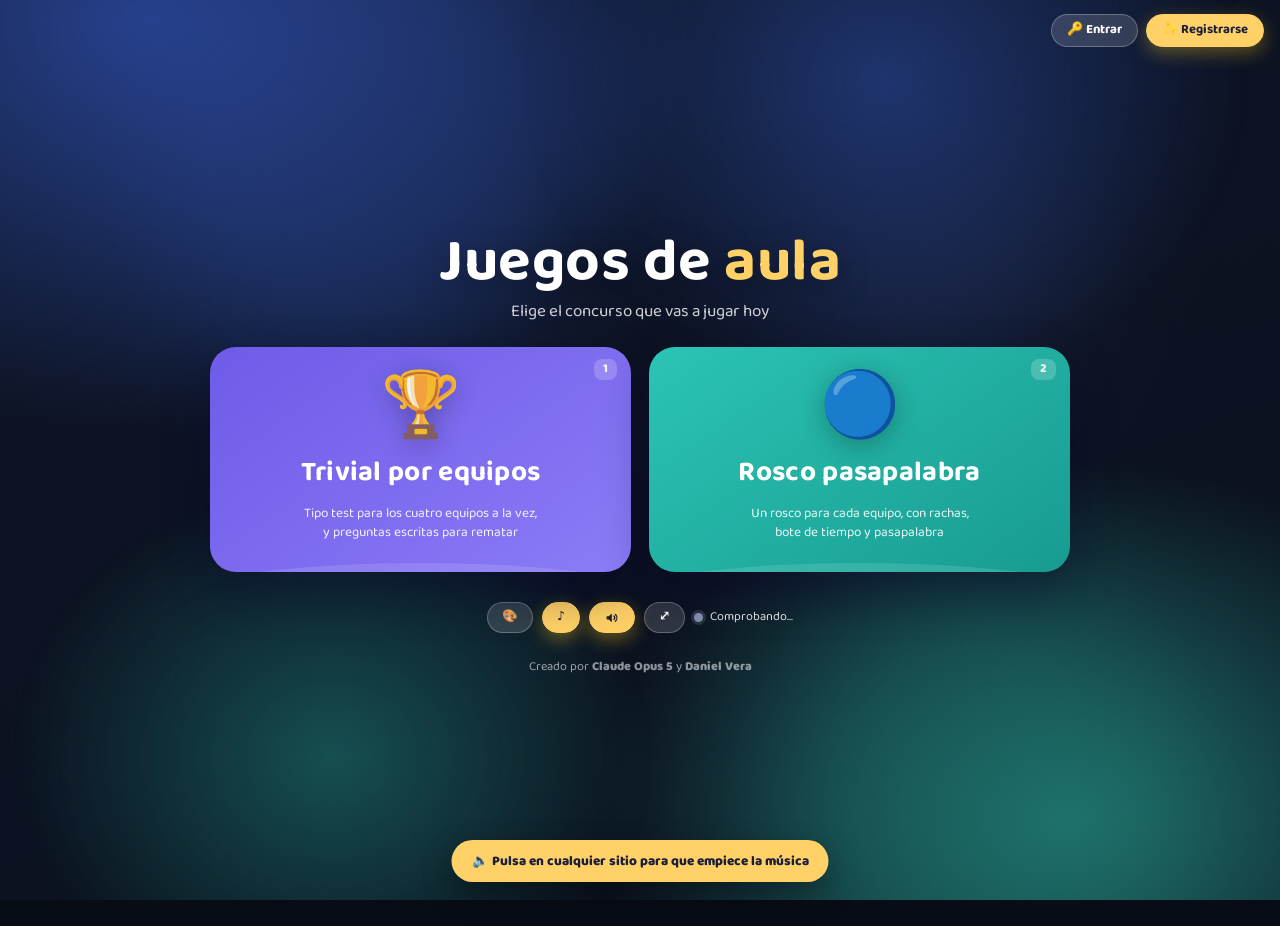
==== index.html @ 325213b3 "Copia de Netlify · 2026-09-24 13:54" ====
<!DOCTYPE html>
<html lang="es">
<head>
<meta charset="UTF-8">
<!-- This site is hosted on Netlify. Anyone can build and deploy a site
     like this one for free: https://netlify.new/?utm_campaign=loops&utm_source=ai-legible&utm_medium=owned&utm_content=comment&utm_id=ef4394b6-48f5-4c29-8e18-e5edd32bf941
     Netlify hosting facts for this site: static/SSR served via Netlify Edge. -->
<meta name="viewport" content="width=device-width, initial-scale=1.0, viewport-fit=cover">
<title>Juegos de aula · Trivial y Rosco</title>
<meta name="description" content="Trivial por equipos y Rosco tipo pasapalabra para proyectar en clase.">
<meta name="theme-color" content="#121A2E">
<link rel="icon" href="data:image/svg+xml,<svg xmlns='http://www.w3.org/2000/svg' viewBox='0 0 100 100'><text y='.9em' font-size='90'>🏆</text></svg>">
<link rel="preconnect" href="https://fonts.googleapis.com">
<link rel="preconnect" href="https://fonts.gstatic.com" crossorigin>
<link href="https://fonts.googleapis.com/css2?family=Baloo+2:wght@500;700;800&display=swap" rel="stylesheet">
<link rel="stylesheet" href="css/base.css?v=20260923k">
<link rel="stylesheet" href="css/juegos.css?v=20260923k">
<script src="js/tema.js?v=20260923k"></script>
<script src="js/anim.js?v=20260923k"></script>
<script src="js/rendimiento.js?v=20260923k"></script>
</head>
<body>
<div class="fondo"><i></i><i></i><i></i></div>

<!-- en el móvil no se puede jugar: la web es para proyectar -->
<div class="soloPizarra" id="soloPizarra" hidden>
  <div class="caja-movil">
    <div class="icono">🖥️</div>
    <h1>Esto se proyecta en clase</h1>
    <p><b>Juegos de aula</b> está pensado para la pizarra digital o el proyector: los cuatro
      equipos tienen que ver el marcador y las respuestas a la vez.</p>
    <p class="chico">Ábrelo en el ordenador de clase y a jugar. Desde el móvil se vería
      diminuto y los botones no darían juego.</p>
    <button class="btn" id="movilSeguir">Entrar igualmente</button>
  </div>
</div>
<!-- focos: viven fuera de las vistas para poder encenderse también
     en la pantalla final del trivial y del rosco -->
<div class="focos" id="focos" aria-hidden="true"></div>

<div class="escenario">

  <!-- ==================== MENÚ ==================== -->
  <section class="vista activa" id="vistaMenu">
    <!-- cuenta: «Entrar» y «Registrarse», o el usuario con su menú -->
    <div class="cuentaBar" id="cuentaBar"></div>
    <div class="menu">
      <div class="cabecera">
        <h1 id="tituloGrande">Juegos de <em>aula</em></h1>
        <p id="lema">Elige el concurso que vas a jugar hoy</p>
      </div>

      <!-- paso 1: elegir juego -->
      <div id="paso1" class="paso">
        <div class="eleccion">
          <button class="ficha" data-juego="trivial" style="--tinte:#6E5BE8;--tinte2:#8B7CF6">
            <span class="tecla">1</span>
            <span class="icono">🏆</span>
            <b>Trivial por equipos</b>
            <span>Tipo test para los cuatro equipos a la vez, y preguntas escritas para rematar</span>
          </button>
          <button class="ficha" data-juego="rosco" style="--tinte:#2BC4B4;--tinte2:#189B90">
            <span class="tecla">2</span>
            <span class="icono">🔵</span>
            <b>Rosco pasapalabra</b>
            <span>Un rosco para cada equipo, con rachas, bote de tiempo y pasapalabra</span>
          </button>
        </div>
      </div>

      <!-- paso 2: banco y a jugar -->
      <div id="paso2" class="detalle oculto">
        <button class="volver" id="volver">← Elegir otro juego</button>
        <h2 id="dTitulo"></h2>
        <div class="viz" id="dViz"></div>
        <p class="pitch" id="dPitch"></p>
        <div class="filaEq">
          <span class="etEq">Equipos</span>
          <div class="numEq" id="dEquipos" role="group" aria-label="Número de equipos">
            <button type="button" data-n="1">1</button>
            <button type="button" data-n="2">2</button>
            <button type="button" data-n="3">3</button>
            <button type="button" data-n="4">4</button>
          </div>
          <span class="pistaEq" id="dEqPista"></span>
        </div>
        <div class="filaSel">
          <select class="banco" id="dBanco" aria-label="Banco de preguntas"></select>
          <button class="jugar" id="dJugar">Jugar →</button>
        </div>
        <div class="filaImp">
          <button class="btnHoja oculto" id="dHoja">🖨 Imprimir hoja de respuestas</button>
          <button class="btnHoja oculto" id="dGuia">📄 PDF con las soluciones</button>
          <button class="btnHoja oculto" id="dTirada">🎲 Cambiar las preguntas aleatorias</button>
          <button class="btnHoja" id="dEnlace">🔗 Copiar enlace de juego</button>
        </div>
      </div>

      <div class="barraabajo">
        <button class="chip js-importar">⬆ Gestionar Preguntas</button>
        <button class="chip js-aj" title="Aspecto y sonido" aria-label="Aspecto y sonido">🎨</button>
        <button class="chip js-mus" title="Música" aria-label="Música">♪</button>
        <button class="chip js-sfx" title="Efectos de sonido" aria-label="Efectos de sonido">🔊</button>
        <button class="chip js-full" title="Pantalla completa" aria-label="Pantalla completa">⤢</button>
        <span class="estado"><span class="punto" id="punto"></span><span id="estadoTxt">Comprobando…</span></span>
      </div>

      <p class="creditos">Creado por <b>Claude Opus 5</b> y <b>Daniel Vera</b></p>
    </div>


    <!-- ---- preguntas aleatorias ---- -->
    <div class="capa" id="capaAleatorio">
      <div class="caja caja-izq alea">
        <h2>🎲 Preguntas aleatorias</h2>
        <p class="sub" id="aleSub"></p>
        <div class="aleFila">
          <div class="aleEt"><b>Tipo test</b><span id="aleDispT"></span></div>
          <div class="contador">
            <button type="button" data-paso="t" data-d="-1" aria-label="Una pregunta test menos">−</button>
            <input id="aleT" inputmode="numeric" aria-label="Preguntas tipo test" autocomplete="off">
            <button type="button" data-paso="t" data-d="1" aria-label="Una pregunta test más">+</button>
          </div>
        </div>
        <div class="aleFila">
          <div class="aleEt"><b>Respuesta escrita</b><span id="aleDispE"></span></div>
          <div class="contador">
            <button type="button" data-paso="e" data-d="-1" aria-label="Una pregunta escrita menos">−</button>
            <input id="aleE" inputmode="numeric" aria-label="Preguntas escritas" autocomplete="off">
            <button type="button" data-paso="e" data-d="1" aria-label="Una pregunta escrita más">+</button>
          </div>
        </div>
        <p class="aviso mal oculto" id="aleMal"></p>
        <p class="tenue aleTotal" id="aleTotal"></p>
        <div class="capa-pie">
          <button class="btn" id="aleNo">Cancelar</button>
          <button class="btn principal" id="aleSi">✔ Usar estas preguntas</button>
        </div>
      </div>
    </div>
  </section>

  <!-- ==================== TRIVIAL ==================== -->
  <section class="vista" id="vistaTrivial">
    <div class="cargando" id="cargando">
      <div class="spinner"></div>
      <div id="cargandoTxt">Cargando las preguntas…</div>
    </div>

    <div class="escena">
      <div class="topbar">
        <div class="marca"><b id="titulo">Trivial</b><span id="subtitulo">por equipos</span></div>
        <div class="herramientas">
          <button class="chip js-menu">← Menú</button>
          <button class="chip js-aj">🎨</button>
          <button class="chip js-ancho" title="Aprovechar toda la pantalla">⛶</button>
          <button class="chip js-full" title="Pantalla completa">⤢</button>
          <button class="chip" id="resetBtn" title="Reiniciar">↺</button>
        </div>
      </div>

      <div class="marcador" id="marcador"></div>

      <div class="tarjeta" style="flex:1">
        <div class="cabeza">
          <div class="numpreg" id="numpreg"></div>
          <div class="etiqueta test" id="etiqueta"></div>
        </div>
        <div class="barra"><i id="barra"></i></div>
        <div class="pregunta" id="pregunta"></div>

        <div class="opciones" id="opciones"></div>

        <div class="zonaEscrita oculto" id="zonaEscrita">
          <div class="solucion tapada" id="solucion">
            <div class="pista" id="pista">PULSA «MOSTRAR RESPUESTA»</div>
            <div class="val" id="valor"></div>
          </div>
          <div class="premios" id="premios"></div>
        </div>

        <div class="turnos" id="turnos"></div>
        <div class="pie">
          <button class="btn" id="anterior">← Anterior</button>
          <button class="btn principal" id="siguiente">Siguiente →</button>
        </div>
        <div class="atajos" id="atajosTrivial">
          <kbd>A</kbd><kbd>B</kbd><kbd>C</kbd><kbd>D</kbd> responder ·
          <kbd>←</kbd><kbd>→</kbd> navegar ·
          <kbd>1</kbd>–<kbd>4</kbd> dar punto en las escritas
        </div>
      </div>
    </div>

    <div class="capa" id="capa"><div class="caja" id="cajaTexto"></div></div>
  </section>

  <!-- ==================== ROSCO ==================== -->
  <section class="vista" id="vistaRosco">
    <div class="cargando" id="rcargando">
      <div class="spinner"></div>
      <div>Cargando los roscos…</div>
    </div>

    <div class="escena">
      <div class="topbar">
        <div class="marca"><b id="rtitulo">Rosco</b><span id="rsubtitulo">un rosco por equipo · modo racha</span></div>
        <div class="herramientas">
          <button class="chip js-menu">← Menú</button>
          <button class="chip" id="rcfgBtn">⏱ Tiempos</button>
          <button class="chip js-aj">🎨</button>
          <button class="chip js-ancho" title="Aprovechar toda la pantalla">⛶</button>
          <button class="chip js-full" title="Pantalla completa">⤢</button>
          <button class="chip" id="rresetBtn" title="Reiniciar">↺</button>
        </div>
      </div>

      <div class="marcador" id="rmarcador"></div>

      <div class="zonaRosco">
        <div class="roscocaja" id="rroscocaja">
          <div class="rosco" id="rrosco">
            <div class="centro">
              <div class="gr" id="rletraGrande">A</div>
              <div class="pie" id="rpieCentro"></div>
              <div class="rachaG" id="rrachaG"></div>
            </div>
          </div>
        </div>

        <div class="panel">
          <div class="phead">
            <div class="turnoEt" id="rturnoEt">Turno: Equipo 1</div>
          </div>
          <div class="relojes oculto" id="rrelojes">
            <div class="rel" id="rrelBote"><b id="rboteVal">—</b><span>BOTE DEL EQUIPO</span></div>
            <div class="rel" id="rrelLim"><b id="rlimVal">—</b><span>PARA ESTA LETRA</span></div>
          </div>
          <div class="zonaDef">
            <div class="modo" id="rmodo">EMPIEZA POR</div>
            <div class="definicion" id="rdefinicion"></div>
          </div>

          <!-- la caja de la solución ES el botón de revelar -->
          <button class="sol tapada" id="rsol">
            <span class="hint" id="rsolHint">👁 PULSA PARA VER LA SOLUCIÓN · PARA EL TIEMPO</span>
            <span class="val" id="rsolVal"></span>
          </button>

          <div class="acciones">
            <button class="acc si" id="rokBtn">ACIERTO<small>encadena y sigue</small></button>
            <button class="acc no" id="rnoBtn">FALLO<small>pasa el turno</small></button>
            <button class="acc pp" id="rppBtn">PASAPALABRA<small>queda pendiente</small></button>
          </div>
          <div class="atajos">
            <kbd>A</kbd> acierto · <kbd>F</kbd> fallo · <kbd>espacio</kbd> pasapalabra · <kbd>V</kbd> ver solución
          </div>
        </div>
      </div>
    </div>

    <div class="capa" id="rcapa"><div class="caja" id="rcajaTexto"></div></div>

    <div class="capa" id="rcapaCfg"><div class="caja cfg">
      <h2>⏱ Tiempos</h2>
      <label class="linea"><input type="checkbox" id="rcBote"> Bote de tiempo por equipo</label>
      <div class="linea sub" id="rsubBote">
        <span>Cada equipo dispone de</span>
        <input type="number" id="rcBoteSeg" min="30" max="900" step="15">
        <span>segundos en total, que solo corren en su turno.</span>
      </div>
      <label class="linea"><input type="checkbox" id="rcLim"> Límite de tiempo por pregunta</label>
      <div class="linea sub" id="rsubLim">
        <span>Cada letra se responde en</span>
        <input type="number" id="rcLimSeg" min="5" max="180" step="5">
        <span>segundos. Al agotarse</span>
        <select id="rcLimAcc">
          <option value="pp">pasa palabra y sigue el turno siguiente</option>
          <option value="no">cuenta como fallo</option>
        </select>
      </div>
      <p class="nota">Puedes cambiarlo en mitad de la partida. Cambiar la duración del bote reinicia
        los botes de los cuatro equipos. Sin ningún límite, un equipo fuerte puede encadenar quince
        letras mientras los otros tres esperan: conviene activar al menos el bote.</p>
      <div class="dos">
        <button class="btn" id="rcfgCancel">Cancelar</button>
        <button class="btn principal" id="rcfgOk">Aplicar</button>
      </div>
    </div></div>
  </section>

  <!-- ==================== PREGUNTAS ==================== -->
  <section class="vista" id="vistaImportar">
    <div class="pagina">
      <div class="cab">
        <div>
          <h1 id="impTitulo">⬆ Mis bancos de preguntas</h1>
          <p id="impSub">Aquí añades preguntas nuevas y repasas las que ya tienes.</p>
        </div>
        <div class="nav">
          <button class="chip js-menu">← Menú</button>
          <button class="chip js-aj">🎨 Aspecto</button>
        </div>
      </div>

      <!-- ---- selector de sección: solo se ve una ---- -->
      <div class="secciones">
        <button class="pestana act" data-sec="bancos">🗒 Mis bancos</button>
        <button class="pestana" data-sec="anadir">📥 Añadir o crear</button>
        <button class="pestana" data-sec="ia">🤖 Crear con IA</button>
        <button class="pestana soloAdmin" data-sec="usuarios">👥 Usuarios</button>
      </div>

      <!-- ---- lista ---- -->
      <section class="tarjeta" id="secBancos">
        <div class="cabTarjeta">
          <h2 id="tituloLista">🗒 Mis bancos</h2>
          <div class="grupo">
            <button class="btn soloAdmin" id="btnMigrar" title="Copia al banco general los bancos de la hoja de Google de la versión anterior">⇪ Traer de la hoja antigua</button>
            <button class="btn" id="btnProbar">🔄 Actualizar</button>
          </div>
        </div>
        <div id="estadoConex" class="aviso ojo">Comprobando la conexión…</div>
        <div class="filaPestanas">
          <div class="pestanas">
            <button class="pestana act" data-lista="trivial">🏆 Trivial</button>
            <button class="pestana" data-lista="rosco">🔵 Rosco</button>
          </div>
        </div>
        <div class="listaBancos scrollable" id="listaBancos"></div>
        <p class="tenue" id="pieLista"></p>
      </section>

      <!-- ---- añadir: crear desde cero o importar un CSV ---- -->
      <section class="tarjeta oculto" id="secAnadir">
        <div class="cabTarjeta">
          <h2>📥 Añadir un banco</h2>
          <button class="ayuda" id="btnFormato" title="Cómo es el formato del CSV"
                  aria-label="Cómo es el formato del CSV">?</button>
        </div>

        <div class="crearCero">
          <div class="crearTexto">
            <b>✨ Créalo desde cero</b>
            <span class="tenue">con el editor visual, pregunta a pregunta</span>
          </div>
          <div class="grupo">
            <button class="btn principal" data-crear="trivial">🏆 Nuevo trivial</button>
            <button class="btn principal" data-crear="rosco">🔵 Nuevo rosco</button>
          </div>
        </div>

        <div class="separaO"><span>o impórtalo en CSV</span></div>

        <div id="panelPegar">
          <p class="tenue">Pega lo que te ha dado la IA, o arrastra un archivo <b>.csv</b>. La primera línea
            (<b>TRIVIAL</b> o <b>ROSCO</b>) dice a qué juego va; puede haber varios bancos seguidos.</p>

          <div id="filaNombre">
            <label for="nombreBanco" style="font-weight:800;font-size:13.5px">Nombre del banco (como aparecerá en el menú)</label>
            <input type="text" id="nombreBanco" class="campo"
                   placeholder="Se rellena solo con el título del CSV; puedes cambiarlo">
          </div>

          <div class="soltar" id="soltar">Arrastra aquí un archivo <b>.csv</b> · o pégalo en el cuadro</div>
          <textarea id="entrada" spellcheck="false" autocomplete="off"
            placeholder="TRIVIAL;Repaso de Ciencias&#10;TEST;¿Cuál es la capital de Portugal?;Oporto;Lisboa;Madrid;Braga;B&#10;ESCRITA;¿Cómo se llama el erizo azul de los videojuegos?;Sonic"></textarea>

          <div class="botones reparto">
            <div class="grupo">
              <button class="btn principal" id="btnValidar">Comprobar</button>
              <button class="btn" id="btnGuardar" disabled>Guardar</button>
              <button class="btn" id="btnEditarImp" disabled>✏️ Abrir en el editor</button>
            </div>
            <div class="grupo">
              <button class="btn" id="btnLimpiar">Vaciar</button>
            </div>
          </div>


          <div id="previa"></div>
        </div>
      </section>

    <!-- ---- ventana: resultado de comprobar o de guardar ---- -->
    <div class="capa" id="capaAviso">
      <div class="caja caja-izq cajaAviso">
        <h2 id="avisoTit">📋 Comprobación</h2>
        <div class="avisoCuerpo scrollable" id="resultado"></div>
        <div class="botones" style="margin-top:14px">
          <button class="btn principal" id="avisoCerrar">Cerrar</button>
        </div>
      </div>
    </div>

    <!-- ---- ventana: cómo es el formato del CSV ---- -->
    <div class="capa" id="capaFormato">
      <div class="caja caja-izq">
        <h2>📄 Cómo es el formato</h2>
        <div class="formatoCsv scrollable">
            
            <p>Una línea por elemento, con los campos separados por punto y coma. La primera palabra de cada
              línea dice qué es. Si un texto lleva un <code>;</code> dentro, va entre comillas.</p>
            <pre>TRIVIAL;Título del banco
TEST;Pregunta;opción A;opción B;opción C;opción D;letra correcta
ESCRITA;Pregunta;respuesta</pre>
            <pre>ROSCO;Título del banco
SEGUNDOS;150                     (opcional: bote de cada equipo)
EQUIPO;Equipo 1
LETRA;A;EMPIEZA;definición;solución
LETRA;Ñ;CONTIENE;definición;solución
EQUIPO;Equipo 2
…</pre>
            <p class="tenue">Se puede abrir y editar con Excel. Las líneas que empiezan por # se ignoran.</p>
          
        </div>
        <div class="botones" style="margin-top:14px">
          <button class="btn principal" id="fmtCerrar">Entendido</button>
        </div>
      </div>
    </div>

      <!-- ---- generar con una IA ---- -->
      <section class="tarjeta oculto" id="secIA">
        <h2>🤖 Generar las preguntas con una IA</h2>
        <div id="panelIA">
          <p>Pídele el banco entero a una IA con uno de estos prompts: te lo devolverá en CSV, línea a
            línea, y solo hay que pegarlo en <b>📥 Añadir o crear</b>. Cambia lo que va
            <code>ENTRE CORCHETES</code> (curso, temas, número de preguntas…).</p>
          <div class="botones reparto">
            <div class="grupo">
              <button class="btn principal" data-prompt="trivial">🏆 Prompt para el Trivial</button>
              <button class="btn principal" data-prompt="rosco">🔵 Prompt para el Rosco</button>
            </div>
            <div class="grupo">
              <button class="btn" id="btnComoVa">💡 ¿Cómo funciona?</button>
            </div>
          </div>
          <div id="zonaPrompt" class="oculto">
            <textarea id="promptTexto" spellcheck="false"
              aria-label="Texto del prompt, se puede editar"></textarea>
            <!-- una sola fila: nota a la izquierda, «Copiar» en el centro y
                 «Restaurar» a la derecha. Así el botón de copiar queda con el
                 mismo aire por arriba (hasta la caja del prompt) que por abajo
                 (hasta las cajas de las IA) -->
            <div class="filaCopiar">
              <span class="tenue" id="promptNota">Puedes editarlo: los cambios se guardan solos.</span>
              <button class="btn principal" id="btnCopiarPrompt">📋 Copiar el prompt</button>
              <button class="mini" id="btnRestaurar">↺ Restaurar el prompt</button>
            </div>

            <div class="dosIA">
              <div class="grupoIA">
                <p class="tenue">↗ <b>Con el prompt ya escrito</b><br>solo hay que enviarlo</p>
                <div class="botones centrado" style="margin-top:0">
                  <button class="btn ia" data-ia="chatgpt">ChatGPT</button>
                  <button class="btn ia" data-ia="claude">Claude</button>
                </div>
              </div>
              <div class="grupoIA">
                <p class="tenue">📋 <b>Hay que pegarlo a mano</b><br>ábrelas y pega con Ctrl+V</p>
                <div class="botones centrado" style="margin-top:0">
                  <button class="btn ia" data-ia="gemini">Gemini</button>
                  <button class="btn ia" data-ia="deepseek">DeepSeek</button>
                </div>
              </div>
            </div>
            <p class="aviso oculto" id="promptAviso"></p>
            <p class="tenue" style="text-align:center;margin:0">
              En las cuatro hay que tener la sesión iniciada allí.</p>
          </div>
          <div id="zonaComo" class="oculto">
            <ol>
              <li>Copia el prompt y pégaselo a la IA (Claude, ChatGPT, Gemini…). Cambia lo que está
                <code>ENTRE CORCHETES</code>: curso, temas, número de preguntas o de equipos…</li>
              <li>La IA contesta con un bloque de texto que empieza por <code>TRIVIAL;</code> o <code>ROSCO;</code>.
                Cópialo entero (casi todas tienen un botón «Copiar» en la esquina del bloque).</li>
              <li>Ve a <b>📥 Añadir o crear</b>, pégalo y pulsa <b>Comprobar</b>. Si alguna línea falla, sale su
                número: pégale los mensajes a la IA tal cual, o abre el banco en el <b>✏️ editor</b> y corrígelo allí.</li>
              <li>Con todo en verde, pulsa <b>Guardar</b>. Ya aparece en el menú de juego.</li>
            </ol>
            <p class="tenue">Repasa siempre las respuestas antes de clase: las IA fallan más de lo que
              parece con datos de actualidad, récords y nombres propios poco comunes.</p>
          </div>
        </div>
      </section>

      <!-- ---- usuarios (solo administrador) ---- -->
      <section class="tarjeta oculto soloAdmin" id="secUsuarios">
        <div class="cabTarjeta">
          <h2 id="usTitulo">👥 Usuarios</h2>
          <div class="grupo">
            <button class="btn oculto" id="usVolver">← Todos los usuarios</button>
            <button class="btn" id="usRecargar">🔄 Actualizar</button>
          </div>
        </div>
        <div id="usEstado" class="aviso ojo oculto"></div>
        <div id="usVista">
          <div class="listaBancos scrollable alta" id="usLista"></div>
        </div>
        <div id="usDetalle" class="oculto">
          <div class="barraSel">
            <label class="selTodos"><input type="checkbox" id="usTodos"> Todos</label>
            <span class="tenue" id="usCuenta">Ninguno seleccionado</span>
            <div class="acc">
              <button class="mini" id="usRenombrar" disabled>🏷 Renombrar</button>
              <button class="mini" id="usCopiar" disabled>⇪ Copiar al banco general</button>
              <button class="mini rojo" id="usBorrar" disabled>🗑 Borrar</button>
            </div>
          </div>
          <div class="listaBancos scrollable alta" id="usBancos"></div>
        </div>
        <p class="tenue" id="usPie"></p>
      </section>
    </div>

  </section>


  <!-- ==================== EDITOR ==================== -->
  <!-- lo construye js/editor.js la primera vez que se abre -->
  <section class="vista" id="vistaEditor"></section>

</div>

<script src="js/audio.js?v=20260923k"></script>
<script src="js/dialogo.js?v=20260923k"></script>
<script src="js/fx.js?v=20260923k"></script>
<script src="js/fondo.js?v=20260923k"></script>
<script src="js/hoja.js?v=20260923k"></script>
<script src="js/vendor/supabase.js?v=2.116.0"></script>
<script src="js/config.js?v=20260923k"></script>
<script src="js/nube.js?v=20260923k"></script>
<script src="js/csv.js?v=20260923k"></script>
<script src="js/store.js?v=20260923k"></script>
<script src="js/ajustes.js?v=20260923k"></script>
<script src="js/trivial.js?v=20260923k"></script>
<script src="js/rosco.js?v=20260923k"></script>
<script src="js/importar.js?v=20260923k"></script>
<script src="js/editor.js?v=20260923k"></script>
<script src="js/admin.js?v=20260923k"></script>
<script src="js/cuenta.js?v=20260923k"></script>
<script src="js/menu.js?v=20260923k"></script>
<script src="js/app.js?v=20260923k"></script>
</body>
</html>
---- css/base.css ----
/* =========================================================
   Trivial & Rosco de aula · hoja de estilo común
   Reglas de rendimiento (proyector de aula, portátil modesto):
   - sólo se animan transform y opacity
   - ninguna animación de feedback pasa de 420 ms
   - nada bloquea la acción del maestro: el estado cambia ya,
     la animación es decorado que va por detrás
   ========================================================= */

*{margin:0;padding:0;box-sizing:border-box}

:root{
  /* ---- superficies y texto (los temas oscuros los cambian) ---- */
  --panel:#ffffff;
  --ink:#151A3A;
  --muted:#7A8199;
  --line:#E4E7F2;
  --soft:#F4F6FC;
  --calido:#FFF8EE;        /* cajas de "solución" */
  --calido-borde:#F0C98A;
  --calido-texto:#B8560C;
  --calido-tenue:#C2610F;

  /* ---- color de marca ---- */
  --violeta:#6E5BE8;
  --violeta2:#8B7CF6;
  --turquesa:#2BC4B4;
  --oro:#F5C518;
  --coral:#FF5D73;
  --verde:#22A45D;
  --naranja:#FF8A3D;
  --azul:#4C8DFF;

  /* ---- fondo ---- */
  --bgA:#6E5BE8;           /* halo superior izquierdo */
  --bgB:#2BC4B4;           /* halo inferior derecho */
  --bgC:#3A2E8C;           /* degradado base, arriba */
  --bgD:#241a63;           /* degradado base, abajo */
  --orb1:#7C5BF0; --orb2:#22C7B6; --orb3:#F5C518;

  /* ---- equipos ---- */
  --e1:#4C8DFF; --e2:#FF8A3D; --e3:#2BC4B4; --e4:#FF5D73;

  --r-l:14px; --r-m:18px; --r-xl:26px;
  --sombra:0 22px 55px rgba(12,8,50,.38);
  --rapido:.16s cubic-bezier(.2,.8,.3,1);
}

/* =========================================================
   TEMAS · solo cambian variables, nunca estructura
   ========================================================= */

/* Atardecer — naranjas y magentas, muy cálido en proyector */
:root[data-tema="atardecer"]{
  --violeta:#F2643C; --violeta2:#FF8E4A; --turquesa:#F7B32B; --oro:#FFD166;
  --bgA:#FF7A3D; --bgB:#C74BD8; --bgC:#7C2D6B; --bgD:#3B1550;
  --orb1:#FF8A5B; --orb2:#D45BE0; --orb3:#FFD166;
}

/* Bosque — verdes y dorado */
:root[data-tema="bosque"]{
  --violeta:#2FA36B; --violeta2:#49C98A; --turquesa:#8CC63F; --oro:#F2C14E;
  --bgA:#31A96F; --bgB:#9BD84A; --bgC:#15532F; --bgD:#0A3220;
  --orb1:#3FBF7F; --orb2:#A8DC55; --orb3:#F2C14E;
}

/* Océano — azules profundos y cian */
:root[data-tema="oceano"]{
  --violeta:#1E6FE0; --violeta2:#3E9BFF; --turquesa:#23D6D6; --oro:#FFD166;
  --bgA:#2B7FE8; --bgB:#23D6D6; --bgC:#0B3E77; --bgD:#06233F;
  --orb1:#2F86F0; --orb2:#2BD9D9; --orb3:#8CE0FF;
}

/* Caramelo — rosa y lila, el más infantil */
:root[data-tema="caramelo"]{
  --violeta:#E84E9C; --violeta2:#FF7BC0; --turquesa:#59C9F0; --oro:#FFC93C;
  --bgA:#FF7EC4; --bgB:#66D3F5; --bgC:#B94BAE; --bgD:#6A3AA8;
  --orb1:#FF8ACB; --orb2:#7ADCF7; --orb3:#FFE06B;
}

/* Pizarra — oscuro sobrio, el que mejor se ve con la luz apagada */
:root[data-tema="pizarra"]{
  --panel:#1B2136; --ink:#EDF2FF; --muted:#94A1C4; --line:#2E3755; --soft:#232B45;
  --calido:#2A2438; --calido-borde:#6B5730; --calido-texto:#FFD79A; --calido-tenue:#F0B860;
  --violeta:#4C8DFF; --violeta2:#7AB0FF; --turquesa:#2BC4B4; --oro:#FFD166;
  --bgA:#26408B; --bgB:#1E6E68; --bgC:#121A2E; --bgD:#080C16;
  --orb1:#2C4BA0; --orb2:#1E7A72; --orb3:#3A4A80;
  --sombra:0 22px 55px rgba(0,0,0,.55);
}

/* Neón — fucsia y cian sobre casi negro */
:root[data-tema="neon"]{
  --panel:#151033; --ink:#F4ECFF; --muted:#A99BD6; --line:#2F2463; --soft:#1D1747;
  --calido:#2A1748; --calido-borde:#6D3E8F; --calido-texto:#FFD1F5; --calido-tenue:#FF8AE2;
  --violeta:#FF3CAC; --violeta2:#B14BF0; --turquesa:#00F5D4; --oro:#FEE440;
  --bgA:#FF3CAC; --bgB:#00CFC1; --bgC:#1B0A3A; --bgD:#0A0418;
  --orb1:#E23CC0; --orb2:#00D8C6; --orb3:#7A3CF0;
  --sombra:0 22px 60px rgba(0,0,0,.6);
}

/* Arena — terracota y turquesa sobre tostado, cálido y tranquilo */
:root[data-tema="arena"]{
  --violeta:#D0703A; --violeta2:#E8915A; --turquesa:#2BB3A0; --oro:#F5C518;
  --bgA:#E0A15A; --bgB:#3FB7A6; --bgC:#8F4F2C; --bgD:#4A2614;
  --orb1:#E8904F; --orb2:#45C2B0; --orb3:#F5C518;
}

/* Galaxia — violeta y rosa nebulosa sobre noche cerrada */
:root[data-tema="galaxia"]{
  --panel:#18132D; --ink:#F2EEFF; --muted:#A79DCC; --line:#2E2654; --soft:#211B3E;
  --calido:#2B2140; --calido-borde:#6E5A36; --calido-texto:#FFE0A3; --calido-tenue:#F2BF62;
  --violeta:#8B7CF6; --violeta2:#B3A4FF; --turquesa:#5CE1E6; --oro:#FFD166;
  --bgA:#5B3FD1; --bgB:#C2408F; --bgC:#140F2E; --bgD:#07050F;
  --orb1:#6A4CE0; --orb2:#D0509C; --orb3:#4C8DFF;
  --sombra:0 22px 60px rgba(0,0,0,.6);
}

html,body{height:100%}
body{
  font-family:"Baloo 2","Trebuchet MS","Segoe UI",system-ui,sans-serif;
  color:var(--ink);
  background:var(--bgD);
  overflow:hidden;
  -webkit-font-smoothing:antialiased;
}

/* ---------- fondo animado (dos capas, GPU, sin repintados) ---------- */
.fondo{position:fixed;left:50%;top:50%;width:240vmax;height:240vmax;
  margin:-120vmax 0 0 -120vmax;z-index:-2;overflow:hidden;
  /* cuadrado enorme centrado: por mucho que gire, nunca asoma una esquina.
     El giro lo lleva el JS en --fg, con la velocidad subiendo y bajando
     poco a poco, así que arranca y se detiene sin cortes */
  transform:rotate(var(--fg,0deg));
  will-change:transform;
  background:
    radial-gradient(70vmax 52vmax at 34% 36%,var(--bgA) 0,transparent 62%),
    radial-gradient(64vmax 48vmax at 64% 62%,var(--bgB) 0,transparent 58%),
    linear-gradient(160deg,var(--bgC) 0%,var(--bgD) 100%);
  transition:background .35s ease}
/* segunda capa de color girando al revés: los tonos se cruzan y se funden
   alrededor del centro en vez de quedarse quietos */
.fondo::after{content:"";position:absolute;inset:0;pointer-events:none;
  transform:rotate(var(--fg2,0deg));will-change:transform;opacity:.6;
  background:
    radial-gradient(46vmax 40vmax at 58% 38%,var(--orb1) 0,transparent 62%),
    radial-gradient(42vmax 36vmax at 40% 60%,var(--orb2) 0,transparent 60%)}
.fondo i{position:absolute;border-radius:50%;filter:blur(60px);opacity:.34;
  will-change:transform;animation:deriva 22s ease-in-out infinite alternate}
.fondo i:nth-child(1){width:34vmax;height:34vmax;left:34%;top:33%;background:var(--orb1)}
.fondo i:nth-child(2){width:30vmax;height:30vmax;right:33%;bottom:33%;background:var(--orb2);animation-duration:28s;animation-delay:-6s}
.fondo i:nth-child(3){width:20vmax;height:20vmax;left:55%;top:40%;background:var(--orb3);opacity:.16;animation-duration:34s;animation-delay:-12s}
@keyframes deriva{from{transform:translate3d(0,0,0) scale(1)}to{transform:translate3d(4vmax,3vmax,0) scale(1.14)}}

#confeti{position:fixed;inset:0;z-index:70;pointer-events:none}

/* ---------- estructura ---------- */
.escena{width:min(1240px,96vw);height:min(calc(100vh - 18px),860px);
  margin:0 auto;display:flex;flex-direction:column;gap:10px;padding:9px 0}

.topbar{display:flex;align-items:center;justify-content:space-between;gap:12px}
.marca{display:flex;align-items:baseline;gap:10px;color:#fff;min-width:0}
.marca b{font-size:clamp(17px,2.1vw,27px);letter-spacing:.4px;white-space:nowrap;
  overflow:hidden;text-overflow:ellipsis;text-shadow:0 3px 14px rgba(0,0,0,.28)}
.marca span{font-size:12px;opacity:.72;white-space:nowrap}
.herramientas{display:flex;gap:7px;flex:0 0 auto}

.chip{background:rgba(255,255,255,.15);color:#fff;border:1px solid rgba(255,255,255,.26);
  padding:7px 14px;border-radius:999px;font-size:12.5px;font-weight:700;cursor:pointer;
  backdrop-filter:blur(8px);transition:transform var(--rapido),background var(--rapido);
  font-family:inherit;line-height:1.15;
  display:inline-flex;align-items:center;justify-content:center;text-align:center;
  text-decoration:none;white-space:nowrap}
.chip:hover{background:rgba(255,255,255,.3);transform:translateY(-2px)}
.chip:active{transform:translateY(0) scale(.96)}
.chip.on{background:var(--oro);color:#1B1F3B;border-color:var(--oro);box-shadow:0 6px 18px rgba(245,197,24,.4)}

/* ---------- marcador de equipos ---------- */
.marcador{display:grid;grid-template-columns:repeat(var(--neq,4),1fr);gap:9px}
.eq{position:relative;overflow:hidden;border-radius:var(--r-l);padding:8px 12px;color:#fff;
  background:rgba(255,255,255,.1);border:1px solid rgba(255,255,255,.18);
  display:flex;align-items:center;justify-content:space-between;gap:6px;
  transition:transform .2s cubic-bezier(.2,.9,.3,1),background .2s,box-shadow .2s;
  will-change:transform}
.eq::before{content:"";position:absolute;inset:0 auto 0 0;width:5px;background:var(--c)}
.eq .nm{font-size:clamp(13.5px,1.05vw,19px);font-weight:800;opacity:.95;padding-left:7px;
  white-space:nowrap;overflow:hidden;text-overflow:ellipsis}
/* el nombre del equipo se puede cambiar pulsando sobre el: es un campo
   de texto disfrazado de etiqueta, y al escribir en el las teclas del
   juego quedan desactivadas solas */
input.nm{font-family:inherit;color:inherit;background:transparent;border:0;
  border-radius:6px;min-width:0;flex:1 1 auto;padding:2px 4px 2px 7px;cursor:text;
  transition:background .15s,box-shadow .15s}
input.nm::placeholder{color:inherit;opacity:.5}
@media (hover:hover) and (pointer:fine){input.nm:hover{background:rgba(127,127,127,.18)}}
input.nm:focus{outline:0;background:rgba(127,127,127,.22);box-shadow:0 0 0 2px var(--c)}
.eq .der{display:flex;flex-direction:column;align-items:flex-end;gap:1px;flex:0 0 auto}
.eq .pt{font-size:clamp(19px,2.5vw,30px);font-weight:800;line-height:1;font-variant-numeric:tabular-nums}
.eq .tm{font-size:10.5px;font-weight:700;opacity:.85;font-variant-numeric:tabular-nums}
.eq .tm.bajo{color:#FFD2D8}
.eq.turno{background:var(--panel);color:var(--ink);transform:translateY(-4px) scale(1.02);
  box-shadow:0 14px 30px rgba(0,0,0,.34),0 0 0 3px var(--c)}
.eq.turno .tm.bajo{color:#D93E52}
.eq.fuera{opacity:.42;filter:grayscale(.5)}
.eq .prog{position:absolute;left:0;right:0;bottom:0;height:3px;background:rgba(255,255,255,.22)}
.eq .prog i{display:block;height:100%;background:var(--c);transition:width .35s ease}
.eq.sube .pt{animation:rebote .42s cubic-bezier(.2,1.4,.4,1)}
@keyframes rebote{0%{transform:scale(1)}38%{transform:scale(1.5)}100%{transform:scale(1)}}
.eq .flota{position:absolute;right:12px;top:6px;font-weight:800;font-size:15px;color:var(--verde);
  pointer-events:none;animation:flota .85s ease-out forwards}
@keyframes flota{0%{opacity:0;transform:translateY(6px)}20%{opacity:1}100%{opacity:0;transform:translateY(-22px)}}
.eq .racha{position:absolute;left:50%;bottom:5px;transform:translateX(-50%);
  font-size:10px;font-weight:800;letter-spacing:.6px;color:var(--oro);text-shadow:0 1px 6px rgba(0,0,0,.4)}
.eq.turno .racha{color:#C2610F;text-shadow:none}

/* ---------- panel blanco ---------- */
.tarjeta{background:var(--panel);border-radius:var(--r-xl);box-shadow:var(--sombra);
  padding:clamp(13px,1.9vw,22px);display:flex;flex-direction:column;gap:11px;min-height:0}

.etiqueta{font-size:11px;font-weight:800;padding:5px 12px;border-radius:999px;letter-spacing:.6px}
.etiqueta.test{background:color-mix(in srgb,var(--turquesa) 18%,var(--panel));color:color-mix(in srgb,var(--turquesa) 75%,var(--ink))}
.etiqueta.escrita{background:var(--calido);color:var(--calido-tenue)}
.numpreg{font-size:12px;font-weight:800;color:var(--muted);letter-spacing:1px}

.barra{height:6px;background:var(--soft);border-radius:99px;overflow:hidden}
.barra i{display:block;height:100%;width:0;border-radius:99px;
  background:linear-gradient(90deg,var(--violeta),var(--turquesa));transition:width .35s ease}

/* botones genéricos */
/* los botones se centran a mano: si un contenedor lleva text-align:left
   (el panel de ajustes, por ejemplo), la etiqueta se iba a la izquierda */
.btn{border:0;border-radius:var(--r-l);padding:12px 16px;font-weight:800;font-size:15px;cursor:pointer;
  background:var(--soft);color:var(--ink);font-family:inherit;line-height:1.2;
  display:inline-flex;align-items:center;justify-content:center;gap:6px;text-align:center;
  text-decoration:none;
  transition:transform var(--rapido),background var(--rapido),filter var(--rapido)}
.btn:hover{background:color-mix(in srgb,var(--soft) 80%,var(--line));transform:translateY(-2px)}
.btn:active{transform:translateY(0) scale(.98)}
.btn.principal{background:linear-gradient(135deg,var(--violeta),var(--violeta2));color:#fff;
  box-shadow:0 10px 24px rgba(110,91,232,.42)}
.btn.principal:hover{filter:brightness(1.08)}
.btn:disabled{opacity:.4;cursor:not-allowed;transform:none}

/* ---------- capa modal ---------- */
.capa{position:fixed;inset:0;background:rgba(16,10,52,.82);display:none;align-items:center;
  justify-content:center;z-index:60;backdrop-filter:blur(5px);padding:14px}
.capa.ver{display:flex;animation:aparece .18s ease-out}
/* los diálogos propios siempre por encima de cualquier otra ventana (p. ej. Ajustes) */
#capaDialogo{z-index:85}
@keyframes aparece{from{opacity:0}to{opacity:1}}
.caja{background:var(--panel);border-radius:var(--r-xl);padding:26px 24px;text-align:center;
  width:min(640px,94vw);max-height:min(92vh,92dvh);overflow:hidden;
  display:flex;flex-direction:column;gap:0;
  animation:surge .34s cubic-bezier(.2,1.25,.35,1)}
/* si la lista de equipos no cabe, se desplaza ELLA y los botones siguen
   siempre a la vista */
.caja .filas{flex:1 1 auto;min-height:0;overflow:auto;
  /* las filas entran deslizándose de lado: sin esto, durante esa entrada
     asomaba un segundo una barra de desplazamiento horizontal. El margen
     negativo con su relleno deja sitio para el movimiento sin recortarlo. */
  overflow-x:hidden;margin:0 -24px;padding:4px 24px}
.caja .capa-pie{flex:0 0 auto}
@keyframes surge{from{transform:scale(.88) translateY(10px);opacity:0}to{transform:none;opacity:1}}
.caja h2{font-size:clamp(21px,3vw,28px);margin-bottom:5px}
.caja .sub{color:var(--muted);font-size:14px;margin-bottom:15px}
.filas{display:grid;gap:8px}
.fila-r{display:flex;align-items:center;justify-content:space-between;padding:11px 15px;
  border-radius:var(--r-m);font-weight:800;color:#fff;opacity:0;
  animation:entra .34s cubic-bezier(.2,.9,.3,1) forwards}
/* el desplazamiento inicial va DENTRO del fotograma: si estuviera en la
   regla base, un estilo de animación que no tocara transform dejaría la
   fila desplazada a la izquierda para siempre */
@keyframes entra{from{opacity:0;transform:translateX(-18px)}to{opacity:1;transform:none}}
.fila-r.si{background:var(--verde)}
.fila-r.no{background:color-mix(in srgb,var(--muted) 55%,var(--panel))}
.fila-r .r{font-size:18px;font-variant-numeric:tabular-nums}

/* ---------- aviso de móvil ---------- */
.soloPizarra{position:fixed;inset:0;z-index:200;display:flex;align-items:center;justify-content:center;
  padding:22px;background:linear-gradient(160deg,var(--bgC) 0%,var(--bgD) 100%)}
.soloPizarra[hidden]{display:none}
.caja-movil{width:min(440px,100%);background:var(--panel);border-radius:var(--r-xl);
  padding:26px 22px;text-align:center;box-shadow:var(--sombra);
  display:flex;flex-direction:column;gap:12px;align-items:center}
.caja-movil .icono{font-size:52px;line-height:1}
.caja-movil h1{font-size:23px;line-height:1.2;color:var(--ink)}
.caja-movil p{font-size:14.5px;line-height:1.55;color:var(--ink);opacity:.9}
.caja-movil p.chico{font-size:12.5px;color:var(--muted)}
.caja-movil .btn{margin-top:4px}

/* ---------- utilidades ---------- */
.oculto{display:none !important}
a.limpio{color:inherit;text-decoration:none}
.cargando{position:fixed;inset:0;display:flex;align-items:center;justify-content:center;
  flex-direction:column;gap:14px;color:#fff;z-index:80;background:rgba(26,18,74,.92)}
.spinner{width:42px;height:42px;border-radius:50%;border:4px solid rgba(255,255,255,.25);
  border-top-color:#fff;animation:giro .7s linear infinite}
@keyframes giro{to{transform:rotate(360deg)}}

/* Si el sistema pide «reducir movimiento», la web arranca con el estilo
   Calma (ver js/anim.js), pero si el maestro elige otro se respeta: aquí
   ya no se apaga nada por decreto. El estilo «Calma» y el ajuste del
   sistema hacen el mismo trabajo sin impedir los demás. */
:root[data-anim="calma"] .fondo i{animation:none}

/* ---------- aviso de «pulsa para que suene» ---------- */
.aviso-sonido{position:fixed;left:50%;bottom:18px;z-index:80;pointer-events:none;
  transform:translate(-50%,22px);opacity:0;
  background:var(--oro);color:#1B1F3B;font-weight:800;font-size:13.5px;
  padding:10px 20px;border-radius:999px;box-shadow:0 12px 30px rgba(0,0,0,.35);
  transition:opacity .3s ease,transform .35s cubic-bezier(.2,1.2,.3,1)}
.aviso-sonido.ver{opacity:1;transform:translate(-50%,0);animation:pulsoAviso 1.9s ease-in-out infinite}
@keyframes pulsoAviso{0%,100%{box-shadow:0 12px 30px rgba(0,0,0,.35)}
  50%{box-shadow:0 12px 42px color-mix(in srgb,var(--oro) 65%,transparent)}}
---- css/juegos.css ----
/* =========================================================
   Juegos de aula · estilos de las tres vistas
   (el menú, el trivial y el rosco viven en la misma página:
    así la música no se corta al pasar de una a otra y las
    transiciones pueden animarse de verdad)
   ========================================================= */

/* ---------- escenario y transiciones entre vistas ---------- */
.escenario{position:relative;min-height:100vh}
/* la escena de juego se centra en la pantalla: en monitores altos o a
   pantalla completa ya no se queda pegada arriba (los márgenes automáticos
   centran sin recortar cuando el contenido es más alto que la ventana) */
#vistaTrivial.activa,#vistaRosco.activa{display:flex}
#vistaTrivial .escena,#vistaRosco .escena{margin:auto}
.vista{position:absolute;inset:0;overflow:auto;opacity:0;pointer-events:none;visibility:hidden;
  transform:var(--vista-entra);filter:blur(var(--vista-blur));
  transition:opacity var(--dur-vista) var(--ease-vista),
             transform var(--dur-vista) var(--ease-vista),
             filter var(--dur-vista) var(--ease-vista),
             visibility 0s linear var(--dur-vista)}
.vista.activa{opacity:1;pointer-events:auto;visibility:visible;transform:none;filter:none;
  position:relative;height:100dvh;overflow:auto;-webkit-overflow-scrolling:touch;
  transition:opacity var(--dur-vista) var(--ease-vista),
             transform var(--dur-vista) var(--ease-vista),
             filter var(--dur-vista) var(--ease-vista),
             visibility 0s linear 0s}
.vista.saliendo{opacity:0;visibility:visible;transform:var(--vista-sale);filter:blur(var(--vista-blur))}

/* ===================== MENÚ ===================== */

.menu{min-height:100vh;display:flex;flex-direction:column;align-items:center;
  justify-content:center;padding:26px 16px 18px;gap:22px}
.cabecera{text-align:center;color:#fff}
.cabecera h1{font-size:clamp(30px,6vw,60px);line-height:1.05;letter-spacing:.5px;
  text-shadow:0 6px 30px rgba(0,0,0,.35);animation:bajaEntra .5s cubic-bezier(.2,1.1,.3,1)}
.cabecera h1 em{font-style:normal;color:var(--oro)}
.cabecera p{opacity:.8;font-size:clamp(13px,1.7vw,17px);margin-top:4px}
@keyframes bajaEntra{from{opacity:0;transform:translateY(-14px)}to{opacity:1;transform:none}}

/* ---------- paso 1: elegir juego ---------- */
.eleccion{display:grid;grid-template-columns:repeat(auto-fit,minmax(270px,1fr));gap:18px;
  width:min(860px,94vw)}
.ficha{position:relative;overflow:hidden;border:0;cursor:pointer;font-family:inherit;color:#fff;
  border-radius:var(--r-xl);padding:30px 22px;text-align:center;display:flex;flex-direction:column;
  align-items:center;gap:9px;background:linear-gradient(145deg,var(--tinte),var(--tinte2));
  box-shadow:0 20px 45px rgba(10,6,45,.42);
  opacity:0;transform:translateY(20px);animation:sube .42s cubic-bezier(.2,1,.3,1) forwards;
  transition:transform .18s cubic-bezier(.2,.9,.3,1),box-shadow .18s}
.ficha:nth-child(2){animation-delay:.08s}
@keyframes sube{to{opacity:1;transform:none}}
.ficha:hover{transform:translateY(-6px) scale(1.015);box-shadow:0 28px 55px rgba(10,6,45,.5)}
.ficha:active{transform:translateY(-2px) scale(.99)}
.ficha::after{content:"";position:absolute;inset:auto -40% -70% -40%;height:190px;border-radius:50%;
  background:#fff;opacity:.12;transform:translateY(24px);transition:transform .25s ease}
.ficha:hover::after{transform:translateY(4px)}
.ficha .icono{font-size:clamp(44px,6vw,64px);line-height:1;filter:drop-shadow(0 6px 14px rgba(0,0,0,.3));
  transition:transform .2s cubic-bezier(.2,1.4,.4,1)}
.ficha:hover .icono{transform:scale(1.1) rotate(-4deg)}
.ficha b{font-size:clamp(21px,2.8vw,28px);letter-spacing:.3px}
.ficha span{font-size:13.5px;opacity:.9;line-height:1.4;max-width:30ch}
.ficha .tecla{position:absolute;top:12px;right:14px;background:rgba(255,255,255,.22);
  border-radius:8px;padding:2px 9px;font-size:12.5px;font-weight:800}
.pistaTeclas{color:#fff;opacity:.72;font-size:13px;text-align:center}

/* ---------- paso 2: el juego elegido ---------- */
.detalle{width:min(560px,94vw);background:var(--panel);border-radius:var(--r-xl);padding:22px;
  box-shadow:var(--sombra);display:flex;flex-direction:column;gap:13px;position:relative;overflow:hidden}
.detalle.reentra{animation:entraDetalle .26s cubic-bezier(.2,1,.3,1)}
@keyframes entraDetalle{from{opacity:0;transform:translateY(14px) scale(.98)}to{opacity:1;transform:none}}
.detalle h2{font-size:clamp(21px,2.7vw,28px);display:flex;align-items:center;gap:9px}
.detalle .pitch{color:var(--muted);font-size:14.5px;line-height:1.5}
.detalle .datos{display:flex;gap:7px;flex-wrap:wrap}
.pill{background:var(--soft);border:1px solid var(--line);border-radius:999px;
  padding:4px 11px;font-size:11.5px;font-weight:700;color:var(--ink)}

.viz{height:118px;border-radius:var(--r-m);background:var(--soft);border:1px solid var(--line);
  position:relative;overflow:hidden;flex:0 0 auto}
.miniopts{position:absolute;inset:11px;display:grid;grid-template-columns:1fr 1fr;gap:8px}
.miniopt{border-radius:10px;background:var(--panel);border:2px solid var(--line);display:flex;
  align-items:center;gap:7px;padding:0 10px;font-size:11.5px;font-weight:700;color:var(--muted);
  transition:transform .2s,border-color .2s,background .2s,color .2s}
.miniopt b{width:21px;height:21px;border-radius:6px;background:var(--oc);color:#fff;
  display:flex;align-items:center;justify-content:center;font-size:11px;flex:0 0 auto}
.miniopt.hit{border-color:var(--verde);background:color-mix(in srgb,var(--verde) 14%,var(--panel));color:var(--verde);transform:scale(1.04)}
.minirosco{position:absolute;inset:0;display:flex;align-items:center;justify-content:center}
.minicirc{position:relative;width:104px;height:104px}
.minil{position:absolute;width:20px;height:20px;border-radius:50%;background:var(--panel);
  border:2px solid var(--line);color:var(--muted);font-size:10px;font-weight:800;
  display:flex;align-items:center;justify-content:center;transform:translate(-50%,-50%);
  transition:background .25s,color .25s,border-color .25s}
.minil.on{background:var(--turquesa);border-color:var(--turquesa);color:#fff}
.minicentro{position:absolute;left:50%;top:50%;transform:translate(-50%,-50%);
  font-size:27px;font-weight:800;color:var(--ink)}

/* ---------- cuántos equipos juegan ---------- */
.filaEq{display:flex;align-items:center;gap:11px;flex-wrap:wrap}
.filaEq .etEq{font-size:13px;font-weight:800;color:var(--muted);letter-spacing:.3px;
  text-transform:uppercase}
.numEq{display:flex;gap:6px;background:var(--soft);border-radius:999px;padding:4px}
.numEq button{width:38px;height:34px;border:0;border-radius:999px;background:transparent;
  font-family:inherit;font-weight:800;font-size:15px;color:var(--muted);cursor:pointer;
  transition:transform var(--rapido),background var(--rapido),color var(--rapido)}
.numEq button:hover{transform:translateY(-2px);color:var(--ink)}
.numEq button.sel{background:linear-gradient(135deg,var(--tinte),var(--tinte2));color:#fff;
  box-shadow:0 6px 14px rgba(0,0,0,.2)}
.filaEq .pistaEq{flex:1;min-width:150px;font-size:12px;color:var(--muted);line-height:1.35}
.filaImp{display:flex;gap:9px;flex-wrap:wrap}
.filaImp .btnHoja{flex:1;min-width:190px}
.filaImp .btnHoja.oculto{display:none}

.filaSel{display:flex;gap:9px;align-items:center}
select.banco{flex:1;min-width:0;padding:12px;border:2px solid var(--line);border-radius:var(--r-l);
  font-family:inherit;font-size:14px;font-weight:700;color:var(--ink);background:var(--panel);cursor:pointer}
select.banco:focus{outline:none;border-color:var(--violeta)}
.jugar{border:0;border-radius:var(--r-l);padding:14px 24px;font-family:inherit;font-weight:800;
  font-size:16px;color:#fff;cursor:pointer;background:linear-gradient(135deg,var(--tinte),var(--tinte2));
  box-shadow:0 10px 24px rgba(0,0,0,.2);transition:transform var(--rapido),filter var(--rapido);
  display:flex;align-items:center;gap:8px;text-align:center}
.jugar:hover{transform:translateY(-2px);filter:brightness(1.07)}
.jugar:active{transform:scale(.97)}
/* hoja de respuestas: un botón discreto bajo el selector de banco */
.btnHoja{width:100%;border:2px dashed var(--line);background:var(--panel);color:var(--ink);
  border-radius:var(--r-l);padding:10px 14px;font-family:inherit;font-weight:800;font-size:13.5px;
  cursor:pointer;transition:transform var(--rapido),border-color var(--rapido),background var(--rapido)}
.btnHoja:hover{transform:translateY(-2px);border-color:var(--violeta);background:var(--soft)}
.btnHoja:disabled{opacity:.5;cursor:progress;transform:none}

.volver{align-self:flex-start;border:0;background:none;font-family:inherit;font-weight:800;
  font-size:13px;color:var(--muted);cursor:pointer;padding:2px 0;transition:color var(--rapido);text-align:left}
.volver:hover{color:var(--violeta)}

/* sin la línea de «pulsa 1 o 2», esta barra recupera ese aire */
.barraabajo{display:flex;gap:9px;flex-wrap:wrap;justify-content:center;align-items:center;
  margin-top:8px}
.estado{color:#fff;font-size:12.5px;opacity:.85;display:flex;align-items:center;gap:7px}
.punto{width:9px;height:9px;border-radius:50%;background:var(--muted);box-shadow:0 0 0 3px rgba(255,255,255,.14)}
.punto.ok{background:#3BE08A}.punto.mal{background:#FF7A8A}.punto.local{background:var(--oro)}

.caja label{display:block;text-align:left;font-weight:700;font-size:13px;margin:12px 0 5px}
.caja input[type=url]{width:100%;padding:11px 12px;border:2px solid var(--line);
  border-radius:var(--r-l);font-family:inherit;font-size:13.5px;background:var(--panel);color:var(--ink)}
.caja .ayuda{text-align:left;font-size:12.5px;color:var(--muted);line-height:1.5;margin-top:8px}
.caja .acciones{display:grid;grid-template-columns:1fr 1fr;gap:9px;margin-top:16px}
.caja a{color:var(--violeta);font-weight:700}

/* ===================== TRIVIAL ===================== */

.cabeza{display:flex;align-items:center;justify-content:space-between;gap:10px}
.pregunta{font-size:clamp(19px,2.7vw,33px);font-weight:700;line-height:1.24;text-align:center;
  padding:2px 6px}
.pregunta.reanim{animation:var(--kf-preg,var(--kf-op,opEntra)) var(--dur-preg,var(--dur-op)) var(--ease-op)}
@keyframes preg{from{opacity:0;transform:translateY(10px) scale(.985)}to{opacity:1;transform:none}}

.opciones{display:grid;grid-template-columns:1fr 1fr;gap:11px;flex:1;min-height:0}
.op{display:flex;align-items:center;gap:13px;--lift:0px;transform:translateY(var(--lift));
  /* cada opción lleva un velo de su propio color: en los temas claros, si no,
     la tarjeta queda del mismo tono que el fondo */
  background:color-mix(in srgb,var(--oc) 8%,var(--soft));
  border:2px solid color-mix(in srgb,var(--oc) 26%,var(--line));
  border-radius:var(--r-m);padding:0 17px;cursor:pointer;text-align:left;font-family:inherit;color:var(--ink);
  position:relative;overflow:hidden;
  transition:transform var(--rapido),translate var(--rapido),scale var(--rapido),
             border-color var(--rapido),box-shadow var(--rapido),background .2s}
/* la entrada va en su propia clase: si estuviera en la regla base, cualquier
   otra animación posterior devolvería la opción a opacity:0 y parecería que
   desaparece y vuelve a aparecer */
.op.entra{animation:var(--kf-op,opEntra) var(--dur-op) var(--ease-op) backwards}
@keyframes opEntra{from{opacity:0;transform:translateY(10px)}to{opacity:1;transform:none}}
/* PANTALLA TÁCTIL: el hover solo existe con ratón («hover:hover» y puntero
   fino). En una pizarra táctil el navegador deja el hover «pegado» al
   último toque; así ninguna pieza se queda levantada ni cambia de color
   hasta que se toca otra cosa. El apretón (:active) sí se mantiene. */
/* HOVER Y ANIMACIONES NO SE PISAN
   El levantamiento del hover va en la propiedad «translate» y el apretón
   del clic en «scale»; las animaciones de juego usan «transform». Son tres
   propiedades distintas que el navegador SUMA, así que el latido arranca
   desde donde está la tarjeta (levantada si el ratón sigue encima) y
   termina en el mismo sitio: sin saltos al acabar. (--lift se queda a 0;
   los fotogramas antiguos lo siguen nombrando y no molesta.) */
@media (hover:hover) and (pointer:fine){.op:hover{translate:0 -3px;border-color:var(--oc);box-shadow:0 10px 24px rgba(20,15,60,.14)}}
/* la que se pulsa manda: al crecer debe quedar POR ENCIMA de las demás
   (si no, A y C siempre se metían debajo de B y D) */
.op.late{z-index:4}
.op:hover,.op:active{z-index:3}
.op.elegida{z-index:2}
.op:active{scale:.985}
.op .k{width:clamp(34px,4vw,48px);height:clamp(34px,4vw,48px);flex:0 0 auto;border-radius:13px;
  background:var(--oc);color:#fff;font-weight:800;display:flex;align-items:center;justify-content:center;
  font-size:clamp(16px,2vw,23px);transition:transform var(--rapido)}
@media (hover:hover) and (pointer:fine){.op:hover .k{transform:scale(1.07) rotate(-3deg)}}
.op .v{font-size:clamp(14px,1.75vw,21px);font-weight:700}
.op .marcas{position:absolute;right:11px;top:9px;display:flex;gap:5px}
.op .marcas i{width:15px;height:15px;border-radius:50%;background:var(--m);display:block;
  border:2px solid var(--panel);box-shadow:0 2px 6px rgba(0,0,0,.25);
  animation:marcaEntra .32s cubic-bezier(.2,1.6,.4,1)}
@keyframes marcaEntra{from{transform:scale(0) rotate(-40deg)}to{transform:none}}
.op.late{animation:late .3s cubic-bezier(.2,1.5,.4,1)}
@keyframes late{
  0%{transform:translateY(var(--lift))}
  45%{transform:translateY(var(--lift)) scale(1.035)}
  100%{transform:translateY(var(--lift))}}
/* opción ya elegida por algún equipo: se queda marcada, no parpadea */
.op.elegida{border-color:var(--oc);background:color-mix(in srgb,var(--oc) 12%,var(--panel));
  box-shadow:0 0 0 3px color-mix(in srgb,var(--oc) 22%,transparent)}
.op.elegida .k{transform:scale(1.06)}
.op.buena{border-color:var(--verde);background:color-mix(in srgb,var(--verde) 14%,var(--panel));box-shadow:0 0 0 4px rgba(34,164,93,.16)}
.op.buena .k{background:var(--verde)}
.op.mala{opacity:.45;filter:grayscale(.55)}
.op[disabled]{cursor:default}

.turnos{display:grid;grid-template-columns:repeat(var(--neq,4),1fr);gap:9px}
.casilla{border:2px dashed var(--line);border-radius:var(--r-l);padding:7px 6px;text-align:center;
  transition:transform .2s,border-color .2s,background .2s}
.casilla .lb{font-size:11px;color:var(--muted);font-weight:800;white-space:nowrap;overflow:hidden;text-overflow:ellipsis}
.casilla .ans{font-size:clamp(16px,2.1vw,24px);font-weight:800;color:color-mix(in srgb,var(--muted) 70%,var(--panel));line-height:1.15}
.casilla.puesta{border-style:solid;border-color:var(--c);background:color-mix(in srgb,var(--c) 14%,var(--panel))}
.casilla.puesta .ans{color:var(--c)}
.casilla.activa{border-style:solid;border-color:var(--c);transform:translateY(-4px);
  box-shadow:0 0 0 4px color-mix(in srgb,var(--c) 22%,transparent);animation:respira 1.25s ease-in-out infinite}
@keyframes respira{0%,100%{transform:translateY(-4px)}50%{transform:translateY(-9px)}}

.zonaEscrita{flex:1;display:flex;flex-direction:column;gap:11px;min-height:0}
.solucion{flex:1;display:flex;flex-direction:column;align-items:center;justify-content:center;gap:8px;
  background:var(--calido);border:2px dashed var(--calido-borde);border-radius:var(--r-m);padding:14px;position:relative;overflow:hidden}
.solucion .pista{color:var(--calido-tenue);font-size:12.5px;font-weight:800;letter-spacing:1.2px}
.solucion .val{font-size:clamp(25px,3.8vw,46px);font-weight:800;color:var(--calido-texto);text-align:center;
  transition:filter .3s ease,opacity .3s ease,transform .3s ease}
.solucion.tapada .val{filter:blur(17px);opacity:.5;user-select:none;transform:scale(.97)}
/* al cambiar de pregunta: la respuesta se desvanece, se pone el texto nuevo
   YA desenfocado (sin transición) y se vuelve a mostrar. Así nunca se lee
   de refilón la solución siguiente. */
.solucion.cambiando .val{opacity:0 !important;transition:opacity .13s linear !important}
.sol.cambiando .val{opacity:0 !important;transition:opacity .13s linear !important}
.premios{display:grid;grid-template-columns:repeat(var(--neq,4),1fr);gap:9px}
.premio{border:2px solid var(--c);color:var(--c);background:var(--panel);border-radius:var(--r-l);padding:9px 4px;
  font-weight:800;font-size:13px;cursor:pointer;font-family:inherit;line-height:1.25;
  transition:transform var(--rapido),translate var(--rapido),background var(--rapido),color var(--rapido);display:flex;flex-direction:column;align-items:center;justify-content:center;text-align:center}
@media (hover:hover) and (pointer:fine){.premio:hover:not(:disabled){background:var(--c);color:#fff;translate:0 -3px}}
.premio:disabled{opacity:.34;cursor:not-allowed}
.premio.dado{background:var(--c);color:#fff}
.pie{display:flex;gap:10px}
.pie .btn{flex:1}
.pie .btn.principal{flex:2.2}
.atajos{font-size:11.5px;color:var(--muted);text-align:center;font-weight:700;letter-spacing:.3px}
/* la línea de atajos queda a la misma distancia de los botones que del
   borde de la tarjeta: el hueco de arriba es el gap (11) + este margen */
.escena .atajos{margin-top:11px}
.atajos kbd{background:var(--soft);border:1px solid var(--line);border-bottom-width:2px;border-radius:5px;
  padding:1px 6px;font-family:inherit;font-size:11px}
@media (max-width:760px){.opciones{grid-template-columns:1fr}}

/* ===================== ROSCO ===================== */

/* zona del rosco: NO se puede llamar .principal, choca con .btn.principal */
.zonaRosco{flex:1;min-height:0;display:grid;grid-template-columns:minmax(0,.92fr) minmax(0,1.08fr);gap:12px}

/* ---------- el rosco ---------- */
.roscocaja{background:var(--panel);border-radius:var(--r-xl);padding:12px;display:flex;align-items:center;
  justify-content:center;box-shadow:var(--sombra);min-height:0;position:relative;overflow:hidden}
.roscocaja::before{content:"";position:absolute;width:150%;height:150%;border-radius:50%;
  background:radial-gradient(circle,var(--eqc) 0,transparent 62%);opacity:.1;transition:opacity .3s}
.rosco{position:relative;aspect-ratio:1;height:100%;max-width:100%}
.letra{position:absolute;width:12.6%;aspect-ratio:1;border-radius:50%;display:flex;
  align-items:center;justify-content:center;font-weight:800;font-size:clamp(11px,1.75vw,21px);
  /* en los temas claros var(--soft) es casi blanco sobre blanco: se le da
     un toque del color del equipo para que la letra pendiente se vea */
  background:color-mix(in srgb,var(--eqc,#6E5BE8) 11%,var(--soft));
  color:var(--muted);
  border:3px solid color-mix(in srgb,var(--eqc,#6E5BE8) 26%,transparent);
  transform:translate(-50%,-50%);
  transition:background .25s,color .25s,border-color .25s,transform .25s cubic-bezier(.2,1.3,.4,1);
  will-change:transform}
.letra.gana{color:#fff;background:var(--w);border-color:var(--w);
  box-shadow:0 6px 16px color-mix(in srgb,var(--w) 45%,transparent)}
.letra.falla{background:color-mix(in srgb,#D93E52 16%,var(--panel));color:#E4677A;border-color:#B8455A;
  /* halo del color del panel: la letra se despega de la barra y se lee */
  text-shadow:0 0 3px var(--panel),0 0 3px var(--panel),0 0 6px var(--panel)}
/* la letra fallada se tacha con una barra «/» que cruza todo el círculo y
   sobresale un poco de su borde: se ve desde el fondo de la clase. Va POR
   DETRÁS de la letra (z-index -1 dentro del círculo), así la letra sigue
   leyéndose. (Antes era un tachado de texto de 1 px que casi no se
   apreciaba y parecía un fallo de dibujo.) */
.letra.falla::before{content:"";position:absolute;left:50%;top:50%;width:124%;height:10%;
  min-height:3px;border-radius:999px;background:#D93E52;pointer-events:none;z-index:-1;
  transform:translate(-50%,-50%) rotate(-45deg);box-shadow:0 2px 6px rgba(0,0,0,.25)}
.letra.pasa{background:var(--calido);color:var(--calido-tenue);border-color:var(--calido-borde)}
.letra.ahora{border-color:var(--ink);background:var(--panel);color:var(--ink);z-index:5;
  transform:translate(-50%,-50%) scale(1.34);box-shadow:0 8px 22px rgba(20,15,60,.32)}
.letra.ahora::after{content:"";position:absolute;inset:-9px;border-radius:50%;
  border:3px solid var(--eqc);opacity:.55;animation:halo 1.5s ease-out infinite}
@keyframes halo{0%{transform:scale(.92);opacity:.6}70%{transform:scale(1.22);opacity:0}100%{opacity:0}}
.letra.nace{animation:var(--kf-nace,nace) var(--dur-nace,.34s) var(--ease-nace,cubic-bezier(.2,1.5,.4,1))}
@keyframes nace{0%{transform:translate(-50%,-50%) scale(.4)}100%{transform:translate(-50%,-50%) scale(1)}}
.centro{position:absolute;left:50%;top:50%;transform:translate(-50%,-50%);text-align:center;width:56%}
.centro .gr{font-size:clamp(40px,7.4vw,92px);font-weight:800;line-height:.95;color:var(--ink)}
.centro .gr.cambia{animation:var(--kf-gr,giroL) var(--dur-gr,.3s) cubic-bezier(.2,1.2,.3,1)}
@keyframes giroL{from{opacity:0;transform:translateY(8px) scale(.82)}to{opacity:1;transform:none}}
/* «pie» también es la fila de botones del trivial, que va en flex: aquí
   hay que volver a bloque para que el salto de línea se respete */
.centro .pie{display:block;font-size:11.5px;color:var(--muted);font-weight:800;margin-top:5px;
  line-height:1.3}
.centro .rachaG{font-size:12.5px;font-weight:800;color:#C2610F;margin-top:3px;min-height:16px}

/* ---------- panel ---------- */
.panel{background:var(--panel);border-radius:var(--r-xl);padding:clamp(12px,1.8vw,20px);display:flex;
  flex-direction:column;gap:10px;min-height:0;box-shadow:var(--sombra)}
.phead{display:flex;align-items:center;justify-content:flex-end;gap:8px}
/* «EMPIEZA POR X» va centrado justo encima de la definición y bien
   grande: es lo primero que hay que leer en cada letra */
.modo{font-size:clamp(15px,1.7vw,24px);font-weight:800;
  padding:7px 20px;border-radius:999px;background:var(--soft);color:var(--ink);letter-spacing:1px;
  text-align:center}
.turnoEt{font-size:12.5px;font-weight:800;padding:6px 13px;border-radius:999px;color:#fff;
  background:var(--eqc);box-shadow:0 5px 14px color-mix(in srgb,var(--eqc) 45%,transparent);
  transition:background .25s}
.relojes{display:flex;gap:10px}
.rel{flex:1;background:var(--soft);border:2px solid var(--line);border-radius:var(--r-l);
  padding:6px 4px;text-align:center;transition:border-color .2s,background .2s}
.rel b{display:block;font-size:clamp(17px,2.3vw,30px);line-height:1.1;font-variant-numeric:tabular-nums}
.rel span{font-size:10px;color:var(--muted);font-weight:800;letter-spacing:.4px}
.rel.baja{border-color:#E4677A;background:color-mix(in srgb,#D93E52 12%,var(--panel))}
.rel.baja b{color:#D93E52;animation:tic .5s infinite}
@keyframes tic{0%,100%{transform:scale(1)}50%{transform:scale(1.13)}}
.rel.pausa{border-color:var(--calido-borde);background:var(--calido);border-style:dashed}
.rel.pausa b{color:#C2610F;animation:none}
.rel.pausa b::after{content:" ⏸";font-size:.6em}

/* el cartel del modo y la definición van juntos y centrados en el hueco */
.zonaDef{flex:1;display:flex;flex-direction:column;align-items:center;justify-content:center;gap:10px;
  min-height:0}
.definicion{display:flex;align-items:center;justify-content:center;text-align:center;
  font-size:clamp(16px,2.15vw,28px);font-weight:600;line-height:1.35;padding:6px}
.definicion.reanim{animation:var(--kf-def,var(--kf-op,opEntra)) var(--dur-def,var(--dur-op)) var(--ease-op)}
/* el cartel del modo entra con la misma animación que la definición */
.modo.reanim{animation:var(--kf-def,var(--kf-op,opEntra)) var(--dur-def,var(--dur-op)) var(--ease-op)}
@keyframes defEntra{from{opacity:0;transform:translateX(14px)}to{opacity:1;transform:none}}

.sol{background:var(--calido);border:2px dashed var(--calido-borde);border-radius:var(--r-m);padding:11px;text-align:center}
.sol .hint{font-size:11px;font-weight:800;color:var(--calido-tenue);letter-spacing:1px}
.sol .val{font-size:clamp(20px,3vw,40px);font-weight:800;color:var(--calido-texto);margin-top:3px;
  transition:filter .28s,opacity .28s,transform .28s}
.sol.tapada .val{filter:blur(16px);opacity:.5;user-select:none;transform:scale(.97)}
/* al destapar la solución: por defecto nada (manda la transición de
   arriba); los estilos de movimiento que quieran pueden darle un remate */
.sol.revela{animation:var(--kf-revela,none) var(--dur-revela,.5s) cubic-bezier(.2,1,.3,1)}
/* al cambiar de rosco (nuevo turno) la caja entera puede entrar con algo */
.roscocaja.giraTurno{animation:var(--kf-turno,none) var(--dur-turno,.6s) cubic-bezier(.2,.95,.3,1)}

.acciones{display:grid;grid-template-columns:1fr 1fr 1fr;gap:9px}
.acc{border:0;border-radius:var(--r-l);padding:13px 6px;font-weight:800;font-size:14.5px;cursor:pointer;
  color:#fff;font-family:inherit;
  transition:transform var(--rapido),translate var(--rapido),scale var(--rapido),filter var(--rapido);
  box-shadow:0 8px 20px rgba(0,0,0,.14);display:flex;flex-direction:column;align-items:center;justify-content:center;text-align:center}
@media (hover:hover) and (pointer:fine){.acc:hover{translate:0 -3px;filter:brightness(1.09)}}
.acc:active{scale:.97}
.acc small{display:block;font-weight:500;opacity:.85;font-size:10px;margin-top:2px}
.acc.si{background:linear-gradient(135deg,#22A45D,#2FC375)}
.acc.no{background:linear-gradient(135deg,#D93E52,#F05B6E)}
.acc.pp{background:linear-gradient(135deg,#E8A020,#F5B942)}
.btn.ancho{width:100%}
.atajos{font-size:11.5px;color:var(--muted);text-align:center;font-weight:700}
.atajos kbd{background:var(--soft);border:1px solid var(--line);border-bottom-width:2px;border-radius:5px;
  padding:1px 6px;font-family:inherit;font-size:11px}

/* ---------- panel de tiempos ---------- */
.caja.cfg{text-align:left}
.caja.cfg h2{text-align:center}
.linea{display:flex;align-items:center;gap:10px;padding:9px 2px;font-size:15px;font-weight:800}
.linea.sub{padding-left:28px;font-weight:500;font-size:14px;color:var(--ink);opacity:.9;flex-wrap:wrap}
.linea.sub.off{opacity:.38;pointer-events:none}
.linea input[type=checkbox]{width:19px;height:19px;accent-color:var(--violeta);cursor:pointer}
.linea input[type=number]{width:76px;padding:6px 8px;border:2px solid var(--line);border-radius:9px;
  font-family:inherit;font-size:15px;font-weight:800;text-align:center;background:var(--panel);color:var(--ink)}
.linea select{padding:6px 8px;border:2px solid var(--line);border-radius:9px;font-family:inherit;font-size:14px;background:var(--panel);color:var(--ink)}
.nota{font-size:12.5px;color:var(--muted);margin:8px 0 14px;line-height:1.45}
.dos{display:grid;grid-template-columns:1fr 1fr;gap:9px}

.sacude{animation:sacude .32s}
@keyframes sacude{0%,100%{transform:translateX(0)}25%{transform:translateX(-7px)}75%{transform:translateX(7px)}}
/* la letra vive centrada con translate(-50%,-50%): su temblor debe conservarlo */
.letra.sacudeL{animation:sacudeL .34s}
@keyframes sacudeL{
  0%,100%{transform:translate(-50%,-50%) scale(1.34)}
  25%{transform:translate(calc(-50% - 7px),-50%) scale(1.34)}
  75%{transform:translate(calc(-50% + 7px),-50%) scale(1.34)}}
@media (max-width:920px){.zonaRosco{grid-template-columns:1fr;grid-template-rows:minmax(180px,1fr) auto}}

/* ---------- pie de las capas (marcador, podio) ---------- */
.capa-pie{display:flex;justify-content:center;gap:9px;margin-top:16px;flex-wrap:wrap}
.capa-pie .btn{padding:11px 20px;flex:0 0 auto}

/* ---------- entrada de las letras del rosco ---------- */
.letra.entra{animation:var(--kf-letra,letraEntra) var(--dur-letra) var(--ease-op) backwards}
@keyframes letraEntra{
  from{opacity:0;transform:translate(-50%,-50%) scale(.4)}
  to{opacity:1;transform:translate(-50%,-50%) scale(1)}}

/* ---------- reentrada de bloques del menú ---------- */
.reentra{animation:var(--kf-op,opEntra) var(--dur-op) var(--ease-op)}
@keyframes reentra{from{opacity:0;transform:translateY(12px) scale(.985)}to{opacity:1;transform:none}}

/* =========================================================
   ESTILOS DE ANIMACIÓN  ·  solo variables y fotogramas
   ========================================================= */
:root{
  --dur-vista:260ms; --ease-vista:cubic-bezier(.2,.9,.3,1);
  --vista-entra:translateY(14px) scale(.985);
  --vista-sale:translateY(-12px) scale(.99);
  --vista-blur:0px;
  --dur-op:260ms; --ease-op:cubic-bezier(.2,1,.3,1);
  --dur-letra:340ms;
  --kf-caja:surge; --dur-caja:340ms;
  --kf-fila:entra; --dur-fila:340ms;
}

/* Suave — lo justo para que se note el cambio */
:root[data-anim="suave"]{
  --dur-vista:220ms; --vista-entra:translateY(10px); --vista-sale:translateY(-8px);
  --dur-op:200ms; --dur-letra:260ms; --dur-caja:260ms;
}

/* Fiesta — rebote alegre, SIN giros (mareaban) y mucho confeti */
:root[data-anim="fiesta"]{
  --dur-vista:320ms; --ease-vista:cubic-bezier(.2,1.05,.3,1);
  --vista-entra:translateY(22px) scale(.965);
  --vista-sale:translateY(-16px) scale(1.02);
  --dur-op:380ms; --ease-op:cubic-bezier(.18,1.25,.32,1); --kf-op:opFiesta;
  --dur-letra:420ms; --kf-letra:letraFiesta;
  --kf-caja:cajaFiesta; --dur-caja:420ms;
  --kf-fila:filaFiesta; --dur-fila:420ms;
}
@keyframes opFiesta{
  0%{opacity:0;transform:translateY(20px) scale(.94)}
  65%{opacity:1;transform:translateY(-3px) scale(1.025)}
  100%{opacity:1;transform:none}}
@keyframes letraFiesta{
  0%{opacity:0;transform:translate(-50%,-50%) scale(.45)}
  66%{opacity:1;transform:translate(-50%,-50%) scale(1.14)}
  100%{opacity:1;transform:translate(-50%,-50%) scale(1)}}
@keyframes cajaFiesta{
  0%{opacity:0;transform:scale(.86) translateY(26px)}
  60%{opacity:1;transform:scale(1.03) translateY(-5px)}
  100%{opacity:1;transform:none}}
@keyframes filaFiesta{
  0%{opacity:0;transform:translateX(-26px) scale(.97)}
  65%{opacity:1;transform:translateX(4px) scale(1.01)}
  100%{opacity:1;transform:none}}

/* Cine — zoom lento con desenfoque */
:root[data-anim="cine"]{
  --dur-vista:520ms; --ease-vista:cubic-bezier(.25,.6,.2,1);
  --vista-entra:scale(1.08); --vista-sale:scale(.92); --vista-blur:12px;
  --dur-op:520ms; --ease-op:cubic-bezier(.25,.6,.2,1); --kf-op:opCine;
  --dur-letra:600ms; --kf-letra:letraCine;
  --kf-caja:cajaCine; --dur-caja:540ms;
  --kf-fila:filaCine; --dur-fila:520ms;
}
@keyframes opCine{
  from{opacity:0;transform:scale(1.06);filter:blur(8px)}
  to{opacity:1;transform:none;filter:blur(0)}}
@keyframes letraCine{
  from{opacity:0;transform:translate(-50%,-50%) scale(1.5);filter:blur(6px)}
  to{opacity:1;transform:translate(-50%,-50%) scale(1);filter:blur(0)}}
@keyframes cajaCine{
  from{opacity:0;transform:scale(1.12);filter:blur(14px)}
  to{opacity:1;transform:none;filter:blur(0)}}
@keyframes filaCine{
  from{opacity:0;transform:scale(1.04);filter:blur(5px)}
  to{opacity:1;transform:none;filter:blur(0)}}

/* Deslizar — todo entra de lado, con suavidad de carrusel */
:root[data-anim="deslizar"]{
  --dur-vista:420ms; --ease-vista:cubic-bezier(.32,.72,.16,1);
  --vista-entra:translateX(60px); --vista-sale:translateX(-60px);
  --dur-op:420ms; --ease-op:cubic-bezier(.32,.72,.16,1); --kf-op:opDesliza;
  --dur-letra:420ms; --kf-letra:letraDesliza;
  --kf-caja:cajaDesliza; --dur-caja:420ms;
  --kf-fila:filaDesliza; --dur-fila:420ms;
}
@keyframes opDesliza{
  from{opacity:0;transform:translateX(44px)}
  to{opacity:1;transform:none}}
@keyframes letraDesliza{
  from{opacity:0;transform:translate(calc(-50% + 26px),-50%) scale(.9)}
  to{opacity:1;transform:translate(-50%,-50%) scale(1)}}
@keyframes cajaDesliza{
  from{opacity:0;transform:translateY(34px) scale(.98)}
  to{opacity:1;transform:none}}
@keyframes filaDesliza{
  from{opacity:0;transform:translateX(-46px)}
  to{opacity:1;transform:none}}

/* Calma — solo fundidos */
:root[data-anim="calma"]{
  --dur-vista:420ms; --ease-vista:ease;
  --vista-entra:none; --vista-sale:none;
  --dur-op:380ms; --ease-op:ease; --kf-op:soloFundido;
  --dur-letra:420ms; --kf-letra:soloFundido;
  --kf-caja:soloFundido; --dur-caja:380ms;
  --kf-fila:soloFundido; --dur-fila:380ms;
}
@keyframes soloFundido{from{opacity:0}to{opacity:1}}

/* Cartas — todo entra dándose la vuelta, como una carta sobre la mesa.
   Giros sobre un eje y con perspectiva, cortos: se voltean y se quedan
   quietos, sin vaivenes que mareen. */
:root[data-anim="cartas"]{
  --dur-vista:440ms; --ease-vista:cubic-bezier(.2,.85,.25,1);
  --vista-entra:perspective(1600px) rotateY(-14deg) scale(.96);
  --vista-sale:perspective(1600px) rotateY(10deg) scale(.97);
  --dur-op:460ms; --ease-op:cubic-bezier(.2,.9,.3,1.05); --kf-op:opCartas;
  --dur-letra:480ms; --kf-letra:letraCartas;
  --kf-caja:cajaCartas; --dur-caja:480ms;
  --kf-fila:filaCartas; --dur-fila:440ms;
}
@keyframes opCartas{
  0%{animation-timing-function:cubic-bezier(.45,.05,.35,1);opacity:0;transform:perspective(900px) rotateX(-85deg)}
  60%{opacity:1;transform:perspective(900px) rotateX(9deg)}
  100%{opacity:1;transform:none}}
@keyframes letraCartas{
  0%{animation-timing-function:cubic-bezier(.45,.05,.35,1);opacity:0;transform:translate(-50%,-50%) perspective(300px) rotateY(90deg)}
  100%{opacity:1;transform:translate(-50%,-50%) perspective(300px) rotateY(0)}}
@keyframes cajaCartas{
  0%{animation-timing-function:cubic-bezier(.45,.05,.35,1);opacity:0;transform:perspective(1400px) rotateX(-38deg) translateY(28px)}
  62%{opacity:1;transform:perspective(1400px) rotateX(6deg)}
  100%{opacity:1;transform:none}}
@keyframes filaCartas{
  0%{animation-timing-function:cubic-bezier(.45,.05,.35,1);opacity:0;transform:perspective(700px) rotateX(-90deg)}
  100%{opacity:1;transform:none}}
:root[data-anim="cartas"] .op.late{animation:lateCartas .44s cubic-bezier(.2,.9,.3,1)}
@keyframes lateCartas{
  0%{transform:translateY(var(--lift))}
  45%{transform:translateY(var(--lift)) perspective(900px) rotateX(12deg) scale(1.02)}
  100%{transform:translateY(var(--lift))}}

/* las cajas y las filas de resultados usan el fotograma del estilo */
.caja{animation:var(--kf-caja,surge) var(--dur-caja) cubic-bezier(.2,1.25,.35,1)}
.fila-r{animation:var(--kf-fila,entra) var(--dur-fila) cubic-bezier(.2,.9,.3,1) forwards}

/* remates por estilo */
:root[data-anim="fiesta"] .eq.sube .pt{animation:rebote .5s cubic-bezier(.2,1.5,.3,1)}
:root[data-anim="fiesta"] .op.late{animation:lateFiesta .38s cubic-bezier(.2,1.4,.4,1)}
@keyframes lateFiesta{
  0%{transform:translateY(var(--lift))}
  40%{transform:translateY(var(--lift)) scale(1.06)}
  100%{transform:translateY(var(--lift))}}
:root[data-anim="deslizar"] .op.late{animation:lateDesliza .38s cubic-bezier(.32,.72,.16,1)}
@keyframes lateDesliza{
  0%{transform:translateY(var(--lift))}
  45%{transform:translate(7px,var(--lift)) scale(1.01)}
  100%{transform:translateY(var(--lift))}}
:root[data-anim="cine"] .op.late{animation:lateCine .5s ease-out}
@keyframes lateCine{
  0%{transform:translateY(var(--lift));filter:brightness(1)}
  40%{transform:translateY(var(--lift)) scale(1.02);filter:brightness(1.35)}
  100%{transform:translateY(var(--lift));filter:brightness(1)}}

/* =========================================================
   ANIMACIONES EXTRA  ·  activadas de fábrica
   Todo lo de arriba se queda igual. Mientras no se active «Limitar
   animaciones» (<html data-extra="1">) cada estilo suma movimientos propios en
   los DOS juegos: la pregunta y la opción pulsada del trivial, el
   punto del marcador, y en el rosco la letra grande, la definición,
   la solución y el cambio de equipo. Apagado no se aplica nada de
   esta sección, así que el trabajo original no se toca.
   ========================================================= */

/* ---------- Suave: lo mismo, pero que se note de dónde viene ---------- */
:root[data-extra][data-anim="suave"]{
  --kf-preg:pregSuaveX; --dur-preg:240ms;
  --kf-def:defSuaveX; --dur-def:260ms;
  --kf-gr:grSuaveX; --dur-gr:280ms;
  --kf-nace:naceSuaveX; --dur-nace:320ms; --ease-nace:cubic-bezier(.2,.9,.3,1);
  --kf-revela:revelaSuaveX; --dur-revela:340ms;
  --kf-turno:turnoSuaveX; --dur-turno:380ms;
}
@keyframes pregSuaveX{from{opacity:0;transform:translateY(9px)}to{opacity:1;transform:none}}
@keyframes defSuaveX{from{opacity:0;transform:translateY(9px)}to{opacity:1;transform:none}}
@keyframes grSuaveX{from{opacity:0;transform:translateY(7px) scale(.94)}to{opacity:1;transform:none}}
@keyframes naceSuaveX{
  0%{transform:translate(-50%,-50%) scale(.72)}
  100%{transform:translate(-50%,-50%) scale(1)}}
@keyframes revelaSuaveX{from{transform:scale(.985)}to{transform:none}}
@keyframes turnoSuaveX{from{opacity:.4;transform:scale(.975)}to{opacity:1;transform:none}}
:root[data-extra][data-anim="suave"] .op.late{animation:lateSuaveX .28s cubic-bezier(.2,.9,.3,1)}
@keyframes lateSuaveX{
  0%{transform:translateY(var(--lift))}
  45%{transform:translateY(var(--lift)) scale(1.02)}
  100%{transform:translateY(var(--lift))}}
:root[data-extra][data-anim="suave"] .eq.sube .pt{animation:rebote .34s cubic-bezier(.2,1.1,.4,1)}

/* ---------- Fiesta: rebota todo, con un punto de guasa ---------- */
:root[data-extra][data-anim="fiesta"]{
  --kf-preg:pregFiestaX; --dur-preg:440ms;
  --kf-def:defFiestaX; --dur-def:460ms;
  --kf-gr:grFiestaX; --dur-gr:540ms;
  --kf-nace:naceFiestaX; --dur-nace:620ms; --ease-nace:cubic-bezier(.2,1.1,.3,1);
  --kf-revela:revelaFiestaX; --dur-revela:620ms;
  --kf-turno:turnoFiestaX; --dur-turno:700ms;
}
@keyframes pregFiestaX{
  0%{opacity:0;transform:translateY(24px) scale(.94)}
  62%{opacity:1;transform:translateY(-6px) scale(1.02)}
  100%{opacity:1;transform:none}}
@keyframes defFiestaX{
  0%{opacity:0;transform:translateY(26px) scale(.95)}
  60%{opacity:1;transform:translateY(-7px) scale(1.03)}
  100%{opacity:1;transform:none}}
@keyframes grFiestaX{
  0%{opacity:0;transform:scale(.5) rotate(-16deg)}
  58%{opacity:1;transform:scale(1.18) rotate(7deg)}
  100%{opacity:1;transform:none}}
@keyframes naceFiestaX{
  0%{transform:translate(-50%,-50%) scale(.35)}
  42%{transform:translate(-50%,-50%) scale(1.45) rotate(10deg)}
  70%{transform:translate(-50%,-50%) scale(.93) rotate(-5deg)}
  100%{transform:translate(-50%,-50%) scale(1)}}
@keyframes revelaFiestaX{
  0%{transform:scale(.93)}
  48%{transform:scale(1.06)}
  76%{transform:scale(.99)}
  100%{transform:none}}
@keyframes turnoFiestaX{
  0%{opacity:.3;transform:scale(.82) rotate(-10deg)}
  62%{opacity:1;transform:scale(1.05) rotate(5deg)}
  100%{opacity:1;transform:none}}
:root[data-extra][data-anim="fiesta"] .op.late{animation:lateFiestaX .44s cubic-bezier(.2,1.5,.35,1)}
@keyframes lateFiestaX{
  0%{transform:translateY(var(--lift))}
  35%{transform:translateY(var(--lift)) scale(1.09) rotate(1.4deg)}
  68%{transform:translateY(var(--lift)) scale(.99) rotate(-.8deg)}
  100%{transform:translateY(var(--lift))}}
:root[data-extra][data-anim="fiesta"] .eq.sube .pt{animation:reboteX .6s cubic-bezier(.2,1.6,.3,1)}
@keyframes reboteX{
  0%{transform:scale(1)}
  32%{transform:scale(1.62) rotate(-6deg)}
  62%{transform:scale(.94) rotate(3deg)}
  100%{transform:scale(1)}}

/* ---------- Cine: desenfoques y zooms largos ---------- */
:root[data-extra][data-anim="cine"]{
  --kf-preg:pregCineX; --dur-preg:560ms;
  --kf-def:defCineX; --dur-def:560ms;
  --kf-gr:grCineX; --dur-gr:620ms;
  --kf-nace:naceCineX; --dur-nace:700ms; --ease-nace:cubic-bezier(.25,.6,.2,1);
  --kf-revela:revelaCineX; --dur-revela:720ms;
  --kf-turno:turnoCineX; --dur-turno:820ms;
}
@keyframes pregCineX{
  from{opacity:0;transform:scale(1.07);filter:blur(10px)}
  to{opacity:1;transform:none;filter:blur(0)}}
@keyframes defCineX{
  from{opacity:0;transform:scale(1.08);filter:blur(11px)}
  to{opacity:1;transform:none;filter:blur(0)}}
@keyframes grCineX{
  from{opacity:0;transform:scale(1.45);filter:blur(14px)}
  to{opacity:1;transform:none;filter:blur(0)}}
@keyframes naceCineX{
  0%{transform:translate(-50%,-50%) scale(1.3);filter:brightness(2.4)}
  100%{transform:translate(-50%,-50%) scale(1);filter:none}}
@keyframes revelaCineX{
  0%{transform:scale(1.03);filter:brightness(1.6)}
  100%{transform:none;filter:none}}
@keyframes turnoCineX{
  0%{opacity:0;transform:scale(1.14);filter:blur(13px)}
  100%{opacity:1;transform:none;filter:blur(0)}}
:root[data-extra][data-anim="cine"] .op.late{animation:lateCineX .58s ease-out}
@keyframes lateCineX{
  0%{transform:translateY(var(--lift));filter:brightness(1)}
  35%{transform:translateY(var(--lift)) scale(1.035);filter:brightness(1.75)}
  100%{transform:translateY(var(--lift));filter:brightness(1)}}
:root[data-extra][data-anim="cine"] .eq.sube .pt{animation:subeCineX .62s ease-out}
@keyframes subeCineX{
  0%{transform:scale(1.5);filter:blur(5px) brightness(1.8)}
  100%{transform:scale(1);filter:none}}

/* ---------- Deslizar: todo entra de lado, como un carrusel ---------- */
:root[data-extra][data-anim="deslizar"]{
  --kf-preg:pregDeslizaX; --dur-preg:460ms;
  --kf-def:defDeslizaX; --dur-def:480ms;
  --kf-gr:grDeslizaX; --dur-gr:480ms;
  --kf-nace:naceDeslizaX; --dur-nace:520ms; --ease-nace:cubic-bezier(.32,.72,.16,1);
  --kf-revela:revelaDeslizaX; --dur-revela:520ms;
  --kf-turno:turnoDeslizaX; --dur-turno:640ms;
}
@keyframes pregDeslizaX{
  from{opacity:0;transform:translateX(56px)}
  to{opacity:1;transform:none}}
@keyframes defDeslizaX{
  0%{opacity:0;transform:translateX(72px)}
  70%{opacity:1;transform:translateX(-8px)}
  100%{opacity:1;transform:none}}
@keyframes grDeslizaX{
  from{opacity:0;transform:translateX(42px) scale(.94)}
  to{opacity:1;transform:none}}
@keyframes naceDeslizaX{
  0%{transform:translate(calc(-50% - 20px),-50%) scale(.7)}
  68%{transform:translate(calc(-50% + 6px),-50%) scale(1.1)}
  100%{transform:translate(-50%,-50%) scale(1)}}
@keyframes revelaDeslizaX{
  from{transform:translateX(26px)}
  to{transform:none}}
@keyframes turnoDeslizaX{
  0%{opacity:0;transform:translateX(90px) scale(.88)}
  70%{opacity:1;transform:translateX(-10px) scale(1.01)}
  100%{opacity:1;transform:none}}
:root[data-extra][data-anim="deslizar"] .op.late{animation:lateDeslizaX .46s cubic-bezier(.32,.72,.16,1)}
@keyframes lateDeslizaX{
  0%{transform:translateY(var(--lift))}
  40%{transform:translate(13px,var(--lift)) scale(1.02)}
  100%{transform:translateY(var(--lift))}}
:root[data-extra][data-anim="deslizar"] .eq.sube .pt{animation:subeDeslizaX .5s cubic-bezier(.32,.72,.16,1)}
@keyframes subeDeslizaX{
  0%{transform:translateX(18px) scale(1.25)}
  100%{transform:none}}

/* ---------- Calma: fundidos largos, nada brusco ---------- */
:root[data-extra][data-anim="calma"]{
  --kf-preg:soloFundido; --dur-preg:560ms;
  --kf-def:calmaDefX; --dur-def:620ms;
  --kf-gr:calmaGrX; --dur-gr:640ms;
  --kf-nace:calmaNaceX; --dur-nace:700ms; --ease-nace:ease;
  --kf-revela:calmaRevelaX; --dur-revela:760ms;
  --kf-turno:calmaTurnoX; --dur-turno:820ms;
}
@keyframes calmaDefX{from{opacity:0;transform:scale(.99)}to{opacity:1;transform:none}}
@keyframes calmaGrX{from{opacity:0;transform:scale(.96)}to{opacity:1;transform:none}}
@keyframes calmaNaceX{
  0%{transform:translate(-50%,-50%) scale(.86);filter:brightness(1.5)}
  100%{transform:translate(-50%,-50%) scale(1);filter:none}}
@keyframes calmaRevelaX{0%{filter:brightness(1.45)}100%{filter:none}}
@keyframes calmaTurnoX{from{opacity:0}to{opacity:1}}
:root[data-extra][data-anim="calma"] .op.late{animation:lateCalmaX .6s ease-out}
@keyframes lateCalmaX{
  0%{transform:translateY(var(--lift));filter:brightness(1)}
  45%{transform:translateY(var(--lift));filter:brightness(1.3)}
  100%{transform:translateY(var(--lift));filter:brightness(1)}}
:root[data-extra][data-anim="calma"] .eq.sube .pt{animation:subeCalmaX .7s ease-out}
@keyframes subeCalmaX{
  0%{transform:scale(1.18);opacity:.55}
  100%{transform:scale(1);opacity:1}}


/* ---------- Cartas: cada cosa se voltea como un naipe ----------
   Llevan su propia curva en cada tramo: la general (--ease-op) hace casi
   todo el giro en los primeros 100 ms y la vuelta apenas se veía. */
:root[data-extra][data-anim="cartas"]{
  --kf-preg:pregCartasX; --dur-preg:680ms;
  --kf-def:defCartasX; --dur-def:720ms;
  --kf-gr:grCartasX; --dur-gr:760ms;
  --kf-nace:naceCartasX; --dur-nace:720ms; --ease-nace:cubic-bezier(.2,.9,.3,1);
  --kf-revela:revelaCartasX; --dur-revela:680ms;
  --kf-turno:turnoCartasX; --dur-turno:900ms;
}
@keyframes pregCartasX{
  0%{animation-timing-function:cubic-bezier(.45,.05,.35,1);opacity:0;transform:perspective(1000px) rotateX(-80deg)}
  65%{animation-timing-function:cubic-bezier(.45,.05,.35,1);opacity:1;transform:perspective(1000px) rotateX(8deg)}
  100%{opacity:1;transform:none}}
@keyframes defCartasX{
  0%{animation-timing-function:cubic-bezier(.45,.05,.35,1);opacity:0;transform:perspective(1000px) rotateY(70deg)}
  65%{animation-timing-function:cubic-bezier(.45,.05,.35,1);opacity:1;transform:perspective(1000px) rotateY(-7deg)}
  100%{opacity:1;transform:none}}
@keyframes grCartasX{
  0%{animation-timing-function:cubic-bezier(.45,.05,.35,1);opacity:0;transform:perspective(500px) rotateY(-180deg) scale(.8)}
  55%{animation-timing-function:cubic-bezier(.45,.05,.35,1);opacity:1}
  100%{opacity:1;transform:perspective(500px) rotateY(0) scale(1)}}
@keyframes naceCartasX{
  0%{animation-timing-function:cubic-bezier(.45,.05,.35,1);transform:translate(-50%,-50%) perspective(300px) rotateY(180deg) scale(.7)}
  70%{animation-timing-function:cubic-bezier(.45,.05,.35,1);transform:translate(-50%,-50%) perspective(300px) rotateY(-12deg) scale(1.15)}
  100%{transform:translate(-50%,-50%) perspective(300px) rotateY(0) scale(1)}}
@keyframes revelaCartasX{
  0%{animation-timing-function:cubic-bezier(.45,.05,.35,1);transform:perspective(900px) rotateX(-28deg)}
  60%{animation-timing-function:cubic-bezier(.45,.05,.35,1);transform:perspective(900px) rotateX(5deg)}
  100%{transform:none}}
@keyframes turnoCartasX{
  0%{animation-timing-function:cubic-bezier(.45,.05,.35,1);opacity:.2;transform:perspective(1600px) rotateY(-70deg) scale(.86)}
  65%{animation-timing-function:cubic-bezier(.45,.05,.35,1);opacity:1;transform:perspective(1600px) rotateY(8deg) scale(1.01)}
  100%{opacity:1;transform:none}}
:root[data-extra][data-anim="cartas"] .op.late{animation:lateCartasX .5s cubic-bezier(.2,.9,.3,1)}
@keyframes lateCartasX{
  0%{transform:translateY(var(--lift))}
  40%{transform:translateY(var(--lift)) perspective(900px) rotateX(20deg) scale(1.04)}
  75%{transform:translateY(var(--lift)) perspective(900px) rotateX(-5deg)}
  100%{transform:translateY(var(--lift))}}
/* como una carta de verdad: mientras está de espaldas no se ve la letra
   (si no, a media vuelta aparecía escrita al revés, en espejo) */
:root[data-extra][data-anim="cartas"] .centro .gr,
:root[data-extra][data-anim="cartas"] .letra{backface-visibility:hidden;-webkit-backface-visibility:hidden}
/* el número del marcador cae como el de un reloj de paletas */
:root[data-extra][data-anim="cartas"] .eq.sube .pt{animation:subeCartasX .5s cubic-bezier(.2,.9,.3,1)}
@keyframes subeCartasX{
  0%{transform:perspective(200px) rotateX(-90deg)}
  100%{transform:perspective(200px) rotateX(0)}}

/* =========================================================
   VISTA DE PREGUNTAS (antes era una página aparte)
   ========================================================= */

.pagina{width:min(1000px,94vw);margin:0 auto;padding:22px 0 60px;display:flex;flex-direction:column;gap:16px}
.cab{display:flex;align-items:center;justify-content:space-between;gap:12px;flex-wrap:wrap;color:#fff}
.cab h1{font-size:clamp(23px,3.4vw,36px);text-shadow:0 4px 20px rgba(0,0,0,.3)}
.cab p{opacity:.8;font-size:13.5px;margin-top:2px}

.nav{display:flex;gap:7px;flex-wrap:wrap}
.pagina .tarjeta{padding:22px;gap:13px}
.tarjeta h2{font-size:clamp(18px,2.3vw,24px);display:flex;align-items:center;gap:8px}
.tarjeta h3{font-size:16px;margin-top:6px}
.tarjeta p,.tarjeta li{font-size:14.5px;line-height:1.55;color:var(--ink);opacity:.92}
.tarjeta ol,.tarjeta ul{padding-left:22px;display:flex;flex-direction:column;gap:6px}
.tenue{color:var(--muted);font-size:13px}

.pestanas{display:flex;gap:8px}
/* selector de sección de la página de preguntas */
.secciones{display:flex;gap:8px;flex-wrap:wrap;background:rgba(0,0,0,.18);
  padding:6px;border-radius:999px;align-self:flex-start;max-width:100%}
.secciones .pestana{border-color:transparent;background:transparent;color:#fff;opacity:.72}
.secciones .pestana:hover{opacity:1;background:rgba(255,255,255,.08)}
.secciones .pestana.act{opacity:1;background:var(--violeta);border-color:var(--violeta)}

/* título con su botón a la derecha, y pestañas con el suyo */
.cabTarjeta{display:flex;align-items:center;justify-content:space-between;gap:12px;flex-wrap:wrap}
.filaPestanas{display:flex;align-items:center;justify-content:space-between;gap:10px;flex-wrap:wrap}
.filaPestanas .btn,.cabTarjeta .btn{padding:9px 18px}
/* el encargo abierto se nota: vuelve a pulsarlo y se cierra */
.btn.activo{box-shadow:0 0 0 3px color-mix(in srgb,var(--violeta) 55%,transparent),
  0 10px 24px rgba(110,91,232,.42)}
/* los dos paneles heredan la separación que da la tarjeta a sus hijos:
   sin esto, todo lo de dentro quedaba pegado */
#panelPegar,#panelIA{display:flex;flex-direction:column;gap:13px}
#panelPegar label{margin-bottom:-6px}   /* la etiqueta, pegada a su campo */
#panelIA h3{font-size:18px;margin:2px 0 0}
.pestana{border:2px solid var(--line);background:var(--panel);border-radius:999px;padding:9px 18px;
  font-family:inherit;font-weight:800;font-size:14px;color:var(--ink);cursor:pointer;
  transition:transform var(--rapido),background var(--rapido),color var(--rapido)}
.pestana:hover{transform:translateY(-2px)}
.pestana.act{background:var(--violeta);border-color:var(--violeta);color:#fff;
  box-shadow:0 8px 20px rgba(110,91,232,.35)}

.soltar{border:3px dashed var(--line);border-radius:var(--r-m);padding:16px;text-align:center;
  color:var(--muted);font-weight:700;font-size:13.5px;transition:background .2s,border-color .2s}
.soltar.encima{border-color:var(--violeta);background:color-mix(in srgb,var(--violeta) 12%,var(--panel));color:var(--violeta)}
textarea{width:100%;min-height:190px;border:2px solid var(--line);border-radius:var(--r-m);
  background:var(--panel);color:var(--ink);padding:13px;font-family:ui-monospace,"SFMono-Regular",Consolas,monospace;font-size:12.5px;
  line-height:1.5;resize:vertical}
textarea:focus{outline:none;border-color:var(--violeta)}
.botones{display:flex;gap:9px;flex-wrap:wrap;align-items:center}
.botones .btn{flex:0 0 auto;padding:11px 18px}
/* acciones principales a la izquierda, las de apoyo a la derecha */
.botones.reparto{justify-content:space-between}
/* fila de un solo botón centrada, con aire arriba y abajo */
.botones.centrado{justify-content:center;margin:5px 0 3px}
.botones .grupo{display:flex;gap:9px;flex-wrap:wrap;align-items:center}

.aviso{border-radius:var(--r-m);padding:12px 14px;font-size:13.5px;line-height:1.5;font-weight:600}
.aviso.mal{background:color-mix(in srgb,#D93E52 12%,var(--panel));border:2px solid #E4677A;color:color-mix(in srgb,#D93E52 70%,var(--ink))}
.aviso.ojo{background:var(--calido);border:2px solid var(--calido-borde);color:var(--calido-texto)}
.aviso.bien{background:color-mix(in srgb,var(--verde) 12%,var(--panel));border:2px solid color-mix(in srgb,var(--verde) 45%,var(--panel));color:color-mix(in srgb,var(--verde) 75%,var(--ink))}
.aviso ul{margin-top:6px;padding-left:20px}
/* ventana con el resultado de comprobar o de guardar */
.cajaAviso{width:min(780px,94vw)}
.avisoCuerpo{display:flex;flex-direction:column;gap:10px;max-height:62vh;overflow:auto;padding-right:2px}
.avisoCuerpo .aviso{font-size:14.5px}

.previa{border:2px solid var(--line);border-radius:var(--r-m);overflow:hidden}
.previa .cabp{background:var(--soft);padding:10px 14px;font-weight:800;font-size:13.5px;
  display:flex;justify-content:space-between;gap:10px;flex-wrap:wrap}
.previa .cuerpo{max-height:270px;overflow:auto}
table{width:100%;border-collapse:collapse;font-size:13px}
th,td{padding:7px 12px;text-align:left;border-bottom:1px solid var(--line);vertical-align:top}
th{background:var(--soft);font-size:11.5px;letter-spacing:.4px;color:var(--muted);position:sticky;top:0}
td.ok{color:var(--verde);font-weight:800}

pre{background:#131735;color:#D7DCF5;border-radius:var(--r-m);padding:14px;overflow:auto;
  font-family:ui-monospace,"SFMono-Regular",Consolas,monospace;font-size:12px;line-height:1.55;
  max-height:340px;white-space:pre-wrap;word-break:break-word}
/* el encargo se puede editar: mismo aspecto que el bloque de código */
#promptTexto{width:100%;height:min(210px,26vh);min-height:120px;max-height:46vh;resize:vertical;
  background:#131735;color:#D7DCF5;border:2px solid #2A3157;border-radius:var(--r-m);padding:14px;
  font-family:ui-monospace,"SFMono-Regular",Consolas,monospace;font-size:12px;line-height:1.55;
  transition:border-color var(--rapido),box-shadow var(--rapido)}
#promptTexto:focus{outline:none;border-color:var(--violeta);
  box-shadow:0 0 0 4px color-mix(in srgb,var(--violeta) 22%,transparent)}
/* nota · Copiar · Restaurar en una sola fila; las dos columnas de los lados
   miden lo mismo, así «Copiar» queda centrado en horizontal, y la fila
   lleva el mismo margen arriba y abajo, así queda centrado en vertical
   entre la caja del prompt y las cajas de las IA */
.filaCopiar{display:grid;grid-template-columns:1fr auto 1fr;align-items:center;gap:12px;
  margin:6px 0}
.filaCopiar .tenue{font-size:12px;justify-self:start;line-height:1.35}
.filaCopiar #btnRestaurar{justify-self:end}
@media (max-width:760px){
  .filaCopiar{grid-template-columns:1fr auto}
  .filaCopiar #btnCopiarPrompt{grid-column:1 / -1;justify-self:center;order:-1}
}
/* los dos grupos de IA: las que reciben el prompt y las que hay que pegar */
/* los dos grupos, uno al lado del otro: la sección no se alarga */
.dosIA{display:grid;grid-template-columns:1fr 1fr;gap:10px}
@media (max-width:700px){.dosIA{grid-template-columns:1fr}}
.grupoIA{border:2px solid var(--line);border-radius:var(--r-m);padding:10px 12px 12px;
  display:flex;flex-direction:column;justify-content:space-between;gap:8px;background:var(--soft)}
.grupoIA > .tenue{text-align:center;margin:0;font-size:12.5px;line-height:1.4}
/* dentro del grupo el fondo ya es suave: los botones necesitan su propio
   relieve para no confundirse con él */
.grupoIA .btn{background:var(--panel);border:2px solid var(--line);padding:10px 20px}
.grupoIA .btn:hover{background:var(--soft);border-color:var(--violeta)}
.copiar{align-self:flex-start}
.copiar.hecho{background:var(--verde);color:#fff}

.listaBancos{display:grid;gap:9px}
/* la lista no crece sin fin: se desplaza dentro de su propio marco */
.listaBancos.scrollable{max-height:min(42vh,300px);overflow:auto;padding:3px;
  border:2px solid var(--line);border-radius:var(--r-m);background:var(--soft)}
.listaBancos.scrollable.alta{max-height:min(52vh,380px)}
.listaBancos.scrollable .bancoFila{background:var(--panel)}
/* mientras se guarda un cambio la lista se atenúa: así no hace falta
   tocar el texto de ningún botón */
.listaBancos.ocupada{opacity:.55;pointer-events:none;cursor:progress}
.listaBancos.ocupada .bancoFila{filter:grayscale(.3)}
.listaBancos .vacia{padding:18px 14px;text-align:center;color:var(--muted);font-weight:700;font-size:13.5px}
/* ---------- ventanas propias (código, renombrar, avisos) ---------- */
.caja.caja-izq{text-align:left}
.caja.dlg{width:min(480px,94vw);padding:26px 26px 22px;display:flex;flex-direction:column;gap:12px}
.caja.dlg h2{font-size:22px;display:flex;align-items:center;gap:9px}
.caja.dlg .sub{color:var(--muted);font-size:14px;line-height:1.5;margin:0}
.caja .campo{width:100%;padding:13px 15px;border:2px solid var(--line);border-radius:var(--r-l);
  font-family:inherit;font-size:16px;font-weight:700;letter-spacing:.3px;
  background:var(--soft);color:var(--ink);transition:border-color var(--rapido),box-shadow var(--rapido)}
.caja .campo::placeholder{color:var(--muted);font-weight:600;letter-spacing:0}
.caja .campo:focus{outline:none;border-color:var(--violeta);background:var(--panel);
  box-shadow:0 0 0 4px color-mix(in srgb,var(--violeta) 22%,transparent)}
.caja .campo[type=password]{letter-spacing:4px;font-size:18px}
.caja.dlg .aviso{margin:0}
.btn.peligro{background:linear-gradient(135deg,#D93E52,#F05B6E);color:#fff;
  box-shadow:0 10px 24px rgba(217,62,82,.38)}
.btn.peligro:hover{filter:brightness(1.07)}
.caja.caja-izq .sub{margin-bottom:12px}
.caja.caja-izq .pestanas{margin-bottom:10px}
#pieLista{margin-top:2px}
.bancoFila{display:flex;align-items:center;justify-content:space-between;gap:10px;flex-wrap:wrap;
  border:2px solid var(--line);border-radius:var(--r-m);padding:11px 14px}
.bancoFila b{font-size:14.5px}
.bancoFila .meta{font-size:12px;color:var(--muted);font-weight:700}
.bancoFila .acc,.barraSel .acc{display:flex;flex-direction:row;flex-wrap:wrap;justify-content:flex-end;gap:7px;
  padding:0;box-shadow:none;border-radius:0;color:inherit;font-size:inherit;cursor:default;translate:none;filter:none;scale:none}
.mini{border:2px solid var(--line);background:var(--panel);border-radius:10px;padding:8px 13px;font-family:inherit;
  font-weight:800;font-size:13px;cursor:pointer;color:var(--ink);transition:transform var(--rapido);
  display:inline-flex;align-items:center;gap:6px}
/* el icono, más grande que la palabra: a dos metros de la pizarra los
   emojis pequeños no se distinguen */
.mini .ic{font-size:1.45em;line-height:1}
.mini:hover{transform:translateY(-2px);background:var(--soft)}
.mini.rojo{color:#C0334A;border-color:#F4C2CB}
.eti{font-size:11px;font-weight:800;padding:3px 9px;border-radius:999px;background:var(--soft);color:var(--ink)}
code{background:var(--soft);border:1px solid var(--line);border-radius:6px;padding:1px 6px;font-size:12.5px}

.pagina .campo{width:100%;padding:11px 12px;border:2px solid var(--line);border-radius:var(--r-l);
  font-family:inherit;font-size:14px;font-weight:700;background:var(--panel);color:var(--ink)}
/* los paneles desplegables reparten su propio espacio: sin esto, los
   botones quedaban pegados al recuadro del encargo */
#zonaPrompt,#zonaComo{margin-top:2px;display:flex;flex-direction:column;gap:11px}
/* mientras se abre o se cierra, el panel anima su altura: así la página
   no pega el tirón de pasar de golpe a display:none */
.plegable{overflow:hidden;
  transition:height .28s cubic-bezier(.3,0,.2,1),opacity .22s ease}

/* =========================================================
   FOCOS DE LA PANTALLA DE TÍTULO
   Laten con los graves (--n lo pone el JS) y se salen por los
   lados, como una rampa de luces de plató.
   ========================================================= */
.focos{position:fixed;left:0;right:0;bottom:0;height:min(68vh,620px);z-index:-1;
  pointer-events:none;--n:0;
  /* la capa entera se enciende y se apaga poco a poco: al pasar del menú
     al juego, o al abrirse el podio, no hay cortes */
  opacity:0;transition:opacity .9s ease;
  /* el degradado difumina los haces por arriba: sin él, la caja los cortaba
     en línea recta y se veía el borde */
  -webkit-mask-image:linear-gradient(to top,#000 0 46%,rgba(0,0,0,.55) 74%,transparent 100%);
          mask-image:linear-gradient(to top,#000 0 46%,rgba(0,0,0,.55) 74%,transparent 100%)}
.focos i{position:absolute;bottom:-8%;left:var(--x);width:16%;height:104%;
  transform-origin:50% 100%;
  transform:translateX(-50%) rotate(var(--r)) scaleY(calc(.22 + var(--n) * .78));
  background:linear-gradient(to top,var(--c) 0%,color-mix(in srgb,var(--c) 45%,transparent) 42%,transparent 82%);
  filter:blur(22px);
  opacity:calc(.10 + var(--n) * .62);
  transition:transform .07s linear,opacity .07s linear}
.focos::after{content:"";position:absolute;left:0;right:0;bottom:0;height:min(22%,110px);
  background:linear-gradient(to top,color-mix(in srgb,var(--oro) 22%,transparent),transparent);
  opacity:calc(.15 + var(--n) * .5);transition:opacity .09s linear}
.focos.encendidos{opacity:1}
/* en el podio los focos se meten DENTRO de la capa: así quedan por encima
   del desenfoque del fondo y por debajo de la ventana del marcador */
.capa.podio > .focos{z-index:0}
.capa.podio > .focos.encendidos{opacity:.82}   /* sobre el desenfoque, algo más suaves */
.capa.podio > .caja{position:relative;z-index:1}
.focos.vivo i{animation:focoBase var(--compas,.54s) ease-in-out infinite}
.focos.vivo i:nth-child(2n){animation-delay:calc(var(--compas,.54s) / 2)}
.focos.vivo i:nth-child(3n){animation-delay:calc(var(--compas,.54s) / 4)}
@keyframes focoBase{0%,100%{filter:blur(22px) brightness(1)}45%{filter:blur(26px) brightness(1.45)}}

/* el título late al compás del tema (111,155 ppm) */
.conMusica #tituloGrande{animation:latidoTitulo var(--compas,.54s) cubic-bezier(.3,0,.3,1) infinite}
@keyframes latidoTitulo{
  0%{transform:scale(1)}
  12%{transform:scale(1.045)}
  46%{transform:scale(.995)}
  100%{transform:scale(1)}}

.creditos{color:#fff;opacity:.6;font-size:12.5px;text-align:center;margin-top:2px}
.creditos b{font-weight:800;opacity:.9}

/* =========================================================
   BARRA SUPERIOR · que el título nunca quede debajo de los botones
   ========================================================= */
.topbar{flex-wrap:wrap;row-gap:6px}
.marca{flex:1 1 220px;min-width:0}
.herramientas{flex-wrap:wrap;justify-content:flex-end}
@media (max-width:820px){
  .marca{flex:1 1 100%;order:2}
  .herramientas{flex:1 1 100%;order:1;justify-content:flex-start}
  .marca b{white-space:normal;overflow:visible;text-overflow:clip;line-height:1.15}
  .marca span{display:none}
  .atajos{display:none}          /* en móvil no hay teclado que valga */
  .escena{height:auto;min-height:calc(100vh - 18px)}
}

/* =========================================================
   ROSCO SIEMPRE CIRCULAR
   El círculo se calcula con el lado menor de su caja, así que
   nunca se deforma, ni en 16:9 ni en vertical.
   ========================================================= */
.roscocaja{container-type:size}
.rosco{aspect-ratio:1;width:min(100cqw,100cqh);height:auto;max-width:100%;max-height:100%}
@supports not (container-type:size){
  .rosco{width:auto;height:100%;max-width:none}
}

/* =========================================================
   MODO ANCHO · aprovecha el 16:9 en la partida
   ========================================================= */
/* Al cambiar de proporción, la escena entra con un zoom corto.
   SOLO se anima transform: tocar opacity o filter obliga al navegador a
   rehacer la capa entera y en algunos equipos se veían desaparecer las
   tarjetas mientras duraba el efecto. */
.escena.zoom{animation:zoomAncho .42s cubic-bezier(.2,.9,.25,1);
  transform-origin:50% 50%;will-change:transform}
@keyframes zoomAncho{
  0%{transform:scale(var(--zdesde,.94))}
  100%{transform:none}}

html.ancho .vista#vistaTrivial .escena,
html.ancho .vista#vistaRosco .escena{
  width:min(2200px,98vw);
  height:min(calc(100vh - 20px),1400px);
  padding:10px 0}
html.ancho .opciones{gap:14px}
html.ancho .op{padding:0 22px}
html.ancho .zonaRosco{grid-template-columns:minmax(0,1fr) minmax(0,1.15fr);gap:16px}
html.ancho .pregunta{font-size:clamp(22px,3vw,44px)}
html.ancho .op .v{font-size:clamp(15px,1.9vw,26px)}
html.ancho .definicion{font-size:clamp(17px,2.4vw,34px)}

/* =========================================================
   LA SOLUCIÓN DEL ROSCO ES EL BOTÓN DE REVELARLA
   ========================================================= */
.sol{display:flex;flex-direction:column;align-items:center;justify-content:center;gap:2px;
  width:100%;cursor:pointer;font-family:inherit;
  transition:transform var(--rapido),translate var(--rapido),box-shadow var(--rapido)}
/* como en las opciones: el hover en «translate», la animación en «transform» */
@media (hover:hover) and (pointer:fine){.sol:hover{translate:0 -2px;box-shadow:0 10px 24px rgba(20,15,60,.18)}}
.sol .hint{font-size:11.5px;font-weight:800;color:var(--calido-tenue);letter-spacing:.6px;text-align:center}
.sol.tapada .val{min-height:1.1em}
.sol:not(.tapada){border-style:solid}

/* =========================================================
   RENDIMIENTO · dos modos opcionales (⚡ en el menú)
   Con los dos apagados no se aplica nada de esta sección.
   ========================================================= */

/* ---------- Media resolución ----------
   El fondo y los focos se pintan en lienzos a la mitad de resolución
   (js/rendimiento.js); sus versiones de siempre se ocultan. */
.fondoLienzo{position:fixed;left:0;top:0;width:100%;height:100%;z-index:-2;
  pointer-events:none;display:none}
html.mediaRes .fondoLienzo{display:block}
html.mediaRes .fondo{display:none}
.focosLienzo{position:absolute;left:0;top:0;width:100%;height:100%;display:none}
html.mediaRes .focosLienzo{display:block}
html.mediaRes .focos i{display:none}
html.mediaRes .focos::after{content:none}

/* ---------- Efectos optimizados ----------
   Mismo aspecto a resolución completa, con técnicas más baratas. */

/* 1) El cuadrado que gira: de 240 a 142 vmax, lo justo para cubrir la
      diagonal de cualquier pantalla. Los degradados se recolocan
      (posición nueva = 50 % + (antigua − 50 %) × 240/142) y el lineal
      arranca y acaba en los tonos que antes se veían en esa zona, así
      que la imagen es la misma con un tercio de los píxeles. */
html.ligero .fondo{width:142vmax;height:142vmax;margin:-71vmax 0 0 -71vmax;
  background:
    radial-gradient(70vmax 52vmax at 22.96% 26.34%,var(--bgA) 0,transparent 62%),
    radial-gradient(64vmax 48vmax at 73.66% 70.28%,var(--bgB) 0,transparent 58%),
    linear-gradient(160deg,color-mix(in srgb,var(--bgC) 79.6%,var(--bgD)) 0%,
                           color-mix(in srgb,var(--bgC) 20.4%,var(--bgD)) 100%)}
/* la capa que gira al revés: su opacidad de 0,6 va dentro de los colores
   (así no necesita una superficie aparte para fundirse) */
html.ligero .fondo::after{opacity:1;background:
  radial-gradient(46vmax 40vmax at 63.52% 29.72%,color-mix(in srgb,var(--orb1) 60%,transparent) 0,transparent 62%),
  radial-gradient(42vmax 36vmax at 33.1% 66.9%,color-mix(in srgb,var(--orb2) 60%,transparent) 0,transparent 60%)}

/* 2) Las manchas de color: el blur(60px) —que se recalculaba en cada
      fotograma porque se mueven— pasa a estar «pintado» en un degradado
      con el mismo perfil. La caja crece 180 px por lado para que quepa
      el halo, y la opacidad también va dentro del color. */
html.ligero .fondo i{filter:none;opacity:1;margin:-180px;animation:none;
  /* la deriva la pone fondo.js en --e, al mismo ritmo que el giro */
  transform:translate3d(calc(4vmax * var(--e,0)),calc(3vmax * var(--e,0)),0) scale(calc(1 + .14 * var(--e,0)))}
html.ligero .fondo i:nth-child(1){left:22.96%;top:21.27%;
  width:calc(34vmax + 360px);height:calc(34vmax + 360px);
  background:radial-gradient(circle closest-side,
    color-mix(in srgb,var(--orb1) 34%,transparent) 0,
    color-mix(in srgb,var(--orb1) 33.2%,transparent) calc(17vmax - 120px),
    color-mix(in srgb,var(--orb1) 28.6%,transparent) calc(17vmax - 60px),
    color-mix(in srgb,var(--orb1) 17%,transparent) 17vmax,
    color-mix(in srgb,var(--orb1) 5.4%,transparent) calc(17vmax + 60px),
    color-mix(in srgb,var(--orb1) .8%,transparent) calc(17vmax + 120px),
    transparent calc(17vmax + 180px))}
html.ligero .fondo i:nth-child(2){right:21.27%;bottom:21.27%;
  width:calc(30vmax + 360px);height:calc(30vmax + 360px);
  background:radial-gradient(circle closest-side,
    color-mix(in srgb,var(--orb2) 34%,transparent) 0,
    color-mix(in srgb,var(--orb2) 33.2%,transparent) calc(15vmax - 120px),
    color-mix(in srgb,var(--orb2) 28.6%,transparent) calc(15vmax - 60px),
    color-mix(in srgb,var(--orb2) 17%,transparent) 15vmax,
    color-mix(in srgb,var(--orb2) 5.4%,transparent) calc(15vmax + 60px),
    color-mix(in srgb,var(--orb2) .8%,transparent) calc(15vmax + 120px),
    transparent calc(15vmax + 180px))}
html.ligero .fondo i:nth-child(3){left:58.45%;top:33.1%;
  width:calc(20vmax + 360px);height:calc(20vmax + 360px);
  background:radial-gradient(circle closest-side,
    color-mix(in srgb,var(--orb3) 16%,transparent) 0,
    color-mix(in srgb,var(--orb3) 15.6%,transparent) calc(10vmax - 120px),
    color-mix(in srgb,var(--orb3) 13.4%,transparent) calc(10vmax - 60px),
    color-mix(in srgb,var(--orb3) 8%,transparent) 10vmax,
    color-mix(in srgb,var(--orb3) 2.6%,transparent) calc(10vmax + 60px),
    color-mix(in srgb,var(--orb3) .4%,transparent) calc(10vmax + 120px),
    transparent calc(10vmax + 180px))}

/* 2b) El fondo entero (giro + manchas) se renueva 20 veces por segundo en
       vez de 60: a 2,6°/s el salto es de unos pocos píxeles en un degradado
       difuso. Así la pantalla completa solo se redibuja 20 veces por segundo
       y el resto de fotogramas únicamente lo que se mueve (js/fondo.js). */

/* 3) Los focos: sin blur(22px). El haz se ensancha 2σ por lado y los
      bordes se difuminan con una máscara fija (se rasteriza una vez);
      cada haz va en su propia capa, así que moverlo y escalarlo en cada
      fotograma ya no obliga a repintar. El latido del modo «vivo» anima
      solo el brillo, que la tarjeta gráfica aplica sin coste. */
html.ligero .focos i{filter:none;transition:none;will-change:transform,opacity;
  width:calc(16% + 88px);
  -webkit-mask-image:linear-gradient(to right,transparent 0,rgba(0,0,0,.16) 22px,rgba(0,0,0,.5) 44px,
    rgba(0,0,0,.84) 66px,#000 88px,#000 calc(100% - 88px),rgba(0,0,0,.84) calc(100% - 66px),
    rgba(0,0,0,.5) calc(100% - 44px),rgba(0,0,0,.16) calc(100% - 22px),transparent 100%);
          mask-image:linear-gradient(to right,transparent 0,rgba(0,0,0,.16) 22px,rgba(0,0,0,.5) 44px,
    rgba(0,0,0,.84) 66px,#000 88px,#000 calc(100% - 88px),rgba(0,0,0,.84) calc(100% - 66px),
    rgba(0,0,0,.5) calc(100% - 44px),rgba(0,0,0,.16) calc(100% - 22px),transparent 100%)}
html.ligero .focos.vivo i{animation-name:focoBaseLigero}
@keyframes focoBaseLigero{0%,100%{filter:brightness(1)}45%{filter:brightness(1.45)}}

/* 4) Sin cristal esmerilado: el desenfoque de lo que hay DETRÁS de los
      botones y de las ventanas se recalculaba en cada fotograma porque
      el fondo gira. La ventana ya es opaca al 82 %, casi no se nota. */
html.ligero .chip,html.ligero .capa{-webkit-backdrop-filter:none;backdrop-filter:none}

/* ---------- contador de FPS ---------- */
.medidorFps{position:fixed;left:10px;top:10px;z-index:95;pointer-events:none;
  font:800 12px/1.2 ui-monospace,Consolas,monospace;color:#fff;
  background:rgba(10,8,30,.72);border:1px solid rgba(255,255,255,.22);
  padding:5px 9px;border-radius:8px;letter-spacing:.2px}
.medidorFps.bajo{color:#FFB4BE;border-color:rgba(255,93,115,.6)}

/* +1 junto al nombre en la clasificación del marcador de las escritas */
.fila-r .mas{font-size:.72em;font-weight:800;background:rgba(255,255,255,.26);
  padding:1px 8px;border-radius:999px;margin-left:6px;vertical-align:middle}

/* =========================================================
   MULTIUSUARIO · cuenta, preguntas aleatorias y administración
   ========================================================= */

/* lo que solo existe con sesión o siendo administrador */
html:not(.conCuenta) .js-importar{display:none!important}
html:not(.esAdmin) .soloAdmin{display:none!important}

/* ---------- esquina de la cuenta (pantalla de título) ---------- */
.cuentaBar{position:absolute;top:14px;right:16px;z-index:6;display:flex;gap:8px;align-items:center}
.cuentaBar .chip{padding:8px 15px;font-size:13px}
.cuentaBar .chip.on{box-shadow:0 6px 18px rgba(245,197,24,.35)}
.cbMenu{position:relative}
.cbAdmin{display:inline-block;margin:0 6px;background:var(--oro);color:#1B1F3B;border-radius:6px;
  padding:1px 6px;font-size:10px;font-weight:800;letter-spacing:.5px;vertical-align:1px}
.cbLista{position:absolute;right:0;top:calc(100% + 7px);min-width:240px;background:var(--panel);
  border-radius:var(--r-l);box-shadow:var(--sombra);padding:6px;display:flex;flex-direction:column;gap:2px;
  animation:aparece .15s ease-out}
.cbLista.oculto{display:none}
.cbOp{border:0;background:transparent;text-align:left;padding:10px 12px;border-radius:10px;
  font-family:inherit;font-weight:700;font-size:14px;color:var(--ink);cursor:pointer}
.cbOp:hover,.cbOp:focus-visible{background:var(--soft);outline:none}

/* ---------- ventana de entrar / registrarse ---------- */
.cuentaCaja{margin:0}
.cuentaCaja label{display:block;text-align:left;font-weight:800;font-size:13px;margin:0 0 -6px}
.cuentaCaja .campo.cuCampo{letter-spacing:0;font-size:16px}
.cuentaCaja .campo.cuCampo[type=password]{letter-spacing:4px;font-size:18px}
.cuClaveFila{display:flex;gap:8px;align-items:stretch}
.cuClaveFila .campo{flex:1;min-width:0}
.cuClaveFila .mini{font-size:17px;padding:0 13px}
.cuentaCaja .cuPista{font-size:12.5px;line-height:1.45;margin:0}
.cuentaCaja label.cuMantener{display:flex;gap:9px;align-items:center;font-weight:700;font-size:13.5px;
  margin:0;cursor:pointer;color:var(--ink)}
.cuMantener input{width:18px;height:18px;accent-color:var(--violeta)}
.cuCambio{text-align:center;font-size:13.5px;margin:2px 0 0;color:var(--muted);font-weight:600}
.cuCambio a{color:var(--violeta);font-weight:800}
form.ocupada{cursor:progress}
form.ocupada .campo{opacity:.7}
.tiembla{animation:tiembla .38s cubic-bezier(.36,.07,.19,.97)}
@keyframes tiembla{10%,90%{translate:-2px 0}20%,80%{translate:3px 0}30%,50%,70%{translate:-5px 0}40%,60%{translate:5px 0}}

/* ---------- preguntas aleatorias ---------- */
.caja.alea{width:min(520px,94vw);display:flex;flex-direction:column;gap:12px}
.caja.alea .sub{margin:0;line-height:1.5}
.aleFila{display:flex;align-items:center;justify-content:space-between;gap:14px;flex-wrap:wrap;
  padding:12px 14px;background:var(--soft);border:1px solid var(--line);border-radius:var(--r-l)}
.aleEt b{display:block;font-size:17px}
.aleEt span{font-size:12.5px;color:var(--muted);font-weight:700}
.contador{display:flex;align-items:center;gap:8px}
.contador button{width:46px;height:46px;border-radius:50%;border:0;cursor:pointer;
  font-family:inherit;font-size:25px;font-weight:800;line-height:1;color:#fff;
  background:linear-gradient(135deg,var(--violeta),var(--violeta2));
  box-shadow:0 6px 14px rgba(0,0,0,.18);user-select:none;-webkit-user-select:none;touch-action:manipulation;
  transition:transform var(--rapido),filter var(--rapido)}
.contador button:active{transform:scale(.9)}
@media (hover:hover) and (pointer:fine){.contador button:hover{filter:brightness(1.1);translate:0 -2px}}
.contador input{width:74px;text-align:center;font-family:inherit;font-size:25px;font-weight:800;
  color:var(--ink);background:var(--panel);border:2px solid var(--line);border-radius:12px;padding:5px 4px}
.contador input:focus{outline:none;border-color:var(--violeta)}
.caja.alea .aviso{margin:0}
.aleTotal{margin:0;text-align:center;font-weight:700}

/* ---------- administración de usuarios ---------- */
.cabTarjeta .grupo{display:flex;gap:8px;flex-wrap:wrap}
.usFila{cursor:pointer}
@media (hover:hover) and (pointer:fine){.usFila:hover{border-color:var(--violeta)}}
.usFila.esAdminFila{cursor:default}
.barraSel{display:flex;align-items:center;gap:12px;flex-wrap:wrap;margin:10px 0}
.barraSel .acc{margin-left:auto}
.selTodos{display:flex;align-items:center;gap:7px;font-weight:800;font-size:13.5px;cursor:pointer}
.selCaja{display:flex;gap:11px;align-items:center;cursor:pointer;flex:1;min-width:0}
.selCaja input,.selTodos input{width:19px;height:19px;accent-color:var(--violeta);flex:0 0 auto}
.selFila.marcada{border-color:var(--violeta);background:color-mix(in srgb,var(--violeta) 8%,var(--panel))}
.mini:disabled{opacity:.42;cursor:not-allowed;transform:none}

/* =========================================================
   IMPORTAR EN CSV Y EDITOR VISUAL DE BANCOS
   ========================================================= */
#dlgSub{white-space:pre-line}
.previa + .previa{margin-top:10px}
.previa .cabp{display:flex;align-items:center;gap:10px}
.previa .cabp .mini{margin-left:auto}
.filaPestanas .grupo{display:flex;gap:8px;flex-wrap:wrap}

.crearCero{display:flex;justify-content:space-between;align-items:center;gap:12px;flex-wrap:wrap;
  padding:14px 16px;border-radius:var(--r-l);border:2px solid var(--line);margin:8px 0 2px;
  background:linear-gradient(135deg,color-mix(in srgb,var(--violeta) 13%,var(--panel)),color-mix(in srgb,var(--turquesa) 12%,var(--panel)))}
.crearTexto{display:flex;flex-direction:column;gap:2px}
.crearTexto b{font-size:16px}
.crearCero .grupo{display:flex;gap:8px;flex-wrap:wrap}
.separaO{display:flex;align-items:center;gap:10px;color:var(--muted);font-weight:800;font-size:12.5px;
  text-transform:uppercase;letter-spacing:.5px;margin:16px 0 6px}
.separaO::before,.separaO::after{content:"";flex:1;height:2px;background:var(--line);border-radius:2px}
/* botón de ayuda «?» en la esquina de una tarjeta */
.ayuda{width:34px;height:34px;flex:0 0 auto;border-radius:999px;border:2px solid var(--line);
  background:var(--panel);color:var(--ink);font-family:inherit;font-weight:800;font-size:18px;
  line-height:1;cursor:pointer;transition:transform var(--rapido),background var(--rapido)}
.ayuda:hover{transform:translateY(-2px);background:var(--soft)}
.formatoCsv{margin:4px 0;border:2px solid var(--line);border-radius:var(--r-m);padding:8px 14px}
.formatoCsv.scrollable{max-height:58vh;overflow:auto}
.formatoCsv summary{cursor:pointer;font-weight:800;font-size:14px;padding:2px 0}
.formatoCsv p{font-size:13.5px;margin:8px 0}
.formatoCsv pre{background:var(--soft);color:var(--ink);border:1px solid var(--line);
  padding:10px 12px;border-radius:10px;overflow:auto;
  font-size:12.5px;line-height:1.5;margin:8px 0}

/* ---------- editor: página y cabecera ---------- */
#vistaEditor{overflow-x:hidden;scroll-padding-top:110px}
.edPagina{max-width:1120px;margin:0 auto;padding:14px 18px 70px}
.edCab{position:sticky;top:8px;z-index:6;display:flex;gap:10px;align-items:center;flex-wrap:wrap;
  padding:10px 12px;border-radius:var(--r-l);box-shadow:var(--sombra);margin-bottom:12px;
  background:color-mix(in srgb,var(--panel) 94%,transparent);backdrop-filter:blur(10px)}
.edCab .btn{padding:9px 14px;font-size:14px}
.edTipo{border-radius:999px;padding:5px 11px;font-weight:800;font-size:12px;letter-spacing:.4px;color:#fff;flex:0 0 auto}
.edTipo.t-trivial{background:linear-gradient(135deg,#6E5BE8,#8B7CF6)}
.edTipo.t-rosco{background:linear-gradient(135deg,#2BC4B4,#189B90)}
.edTitulo{flex:1;min-width:200px;font:inherit;font-size:20px;font-weight:800;color:var(--ink);background:transparent;
  border:2px solid transparent;border-radius:10px;padding:6px 10px}
.edTitulo:hover{border-color:var(--line)}
.edTitulo:focus{outline:none;border-color:var(--violeta);background:var(--panel)}
.edTitulo::placeholder{color:var(--muted)}
.edEstado{font-size:12.5px;font-weight:800;color:var(--muted);white-space:nowrap}
.edEstado.sucio{color:#D98A00}
.edAcc{display:flex;gap:7px;flex-wrap:wrap}
#edGuardar.apagado{filter:saturate(.35);opacity:.8}

/* ---------- resumen (recuentos, reparto, problemas) ---------- */
.edResumen{display:flex;align-items:center;gap:10px;flex-wrap:wrap;padding:10px 14px;margin-bottom:14px;
  background:var(--panel);border-radius:var(--r-l);box-shadow:var(--sombra)}
.edDato{background:var(--soft);border:1px solid var(--line);border-radius:999px;padding:5px 12px;font-size:13px;font-weight:700;color:var(--ink)}
.edDato b{font-size:15px}
.edReparto{display:flex;gap:6px;align-items:flex-end;height:34px;padding:0 4px}
.edBarra{display:flex;flex-direction:column;align-items:center;justify-content:flex-end;height:100%;width:30px}
.edBarra i{display:block;width:16px;height:var(--h);min-height:2px;max-height:20px;border-radius:4px 4px 0 0;background:var(--c);
  transition:height .25s}
.edBarra small{font-size:10.5px;font-weight:800;color:var(--muted);white-space:nowrap}
.edHueco{flex:1}
.edProblemas{border:0;border-radius:999px;padding:8px 14px;font:inherit;font-weight:800;font-size:13.5px;cursor:pointer}
.edProblemas.mal{background:color-mix(in srgb,#E8A020 22%,var(--panel));color:#A86A00}
.edProblemas.bien{background:color-mix(in srgb,var(--verde) 18%,var(--panel));color:color-mix(in srgb,var(--verde) 70%,var(--ink));cursor:default}

/* ---------- secciones y tarjetas ---------- */
.edSeccion{background:var(--panel);border-radius:var(--r-xl);padding:16px 18px;margin-bottom:14px;box-shadow:var(--sombra)}
.edSecCab{display:flex;align-items:baseline;gap:12px;flex-wrap:wrap;margin-bottom:12px}
.edSecCab h2{font-size:19px}
.edLista{display:grid;gap:10px}
.edCarta{border:2px solid var(--line);border-radius:var(--r-l);padding:10px 12px 12px;background:var(--panel);
  transition:border-color var(--rapido),box-shadow var(--rapido)}
.edCarta:focus-within{border-color:var(--violeta);box-shadow:0 0 0 4px color-mix(in srgb,var(--violeta) 16%,transparent)}
.edCarta.mal{border-left:6px solid #E8A020}
.edCarta.esEscrita{background:color-mix(in srgb,var(--turquesa) 5%,var(--panel))}
.edCartaCab{display:flex;align-items:center;gap:8px;margin-bottom:4px;min-height:30px}
.edAsa{cursor:grab;color:var(--muted);font-size:18px;line-height:1;user-select:none;padding:2px 2px 4px}
.edAsa:active{cursor:grabbing}
.edNum{font-weight:800;font-size:12px;color:var(--muted);text-transform:uppercase;letter-spacing:.4px;white-space:nowrap}
.edAlerta{flex:1;min-width:0;font-size:12px;color:#B87400;font-weight:700;overflow:hidden;text-overflow:ellipsis;white-space:nowrap}
.edBtns{display:flex;gap:4px;flex:0 0 auto;margin-left:auto}
.edB{width:30px;height:30px;border:1px solid var(--line);background:var(--soft);border-radius:8px;cursor:pointer;
  color:var(--ink);font-size:14px;font-family:inherit;display:inline-flex;align-items:center;justify-content:center;
  transition:background var(--rapido),border-color var(--rapido)}
.edB:hover:not(:disabled){border-color:var(--violeta);background:color-mix(in srgb,var(--violeta) 12%,var(--panel))}
.edB.rojo:hover:not(:disabled){border-color:#D93E52;background:color-mix(in srgb,#D93E52 12%,var(--panel))}
.edB:disabled{opacity:.3;cursor:default}
.edQ{display:block;width:100%;min-height:0;border-radius:0;resize:none;overflow:hidden;border:0;border-bottom:2px solid var(--line);background:transparent;
  font:inherit;font-size:17px;font-weight:700;line-height:1.35;color:var(--ink);padding:6px 2px 7px}
.edQ:focus{outline:none;border-color:transparent;border-bottom-color:var(--violeta)}
.edQ::placeholder,.edOpTxt::placeholder,.edResp::placeholder,.edDef::placeholder,.edSol::placeholder{color:var(--muted);font-weight:600}
.edOps{display:grid;grid-template-columns:1fr 1fr;gap:8px;margin-top:10px}
.edOp{display:flex;align-items:center;gap:8px;border:2px solid var(--line);border-radius:12px;padding:3px 10px 3px 3px;
  background:var(--soft);transition:border-color var(--rapido),background var(--rapido)}
.edOp:focus-within{border-color:color-mix(in srgb,var(--violeta) 60%,var(--line))}
.edOp.ok{border-color:var(--verde);background:color-mix(in srgb,var(--verde) 12%,var(--panel))}
.edLetra{width:34px;height:34px;border-radius:9px;border:0;background:var(--c);color:#fff;font:inherit;font-weight:800;
  font-size:15px;cursor:pointer;flex:0 0 auto;opacity:.85;transition:transform var(--rapido),box-shadow var(--rapido),opacity var(--rapido)}
.edLetra:hover{opacity:1;transform:scale(1.07)}
.edOp.ok .edLetra{background:var(--verde);opacity:1;box-shadow:0 0 0 3px color-mix(in srgb,var(--verde) 30%,transparent)}
.edOpTxt{flex:1;min-width:0;border:0;background:transparent;font:inherit;font-size:15px;font-weight:600;color:var(--ink);padding:7px 2px}
.edOpTxt:focus{outline:none}
.edTick{color:var(--verde);font-weight:900;opacity:0;transition:opacity var(--rapido)}
.edOp.ok .edTick{opacity:1}
.edRespFila{display:flex;align-items:center;gap:10px;margin-top:10px}
.edRespFila span{font-size:12px;font-weight:800;color:var(--muted);text-transform:uppercase;letter-spacing:.4px}
.edResp{flex:1;min-width:0;border:2px solid var(--line);border-radius:10px;padding:8px 11px;font:inherit;font-size:15px;
  font-weight:800;background:var(--soft);color:var(--ink)}
.edResp:focus{outline:none;border-color:var(--verde);background:var(--panel)}
.edAnadir{width:100%;margin-top:10px;border:2px dashed var(--line);background:transparent;border-radius:var(--r-l);padding:12px;
  font:inherit;font-weight:800;font-size:14.5px;color:var(--muted);cursor:pointer;transition:border-color var(--rapido),color var(--rapido),background var(--rapido)}
.edAnadir:hover{border-color:var(--violeta);color:var(--violeta);background:color-mix(in srgb,var(--violeta) 6%,var(--panel))}
.edCarta.arrastrando{opacity:.35}
.edCarta.sobre.antes{box-shadow:0 -4px 0 var(--violeta)}
.edCarta.sobre.despues{box-shadow:0 4px 0 var(--violeta)}
.destella{animation:edDestella .9s ease-out}
@keyframes edDestella{0%{box-shadow:0 0 0 0 color-mix(in srgb,var(--violeta) 55%,transparent)}
  100%{box-shadow:0 0 0 14px transparent}}

/* ---------- rosco ---------- */
.edAjRosco{display:flex;gap:12px 16px;flex-wrap:wrap;align-items:center}
.edCampoFila{display:flex;align-items:center;gap:10px;flex:1;min-width:280px}
.edCampoFila span{font-size:12px;font-weight:800;color:var(--muted);text-transform:uppercase;letter-spacing:.4px;white-space:nowrap}
.edCampoFila.corto{flex:0 0 auto;min-width:0}
.edLetrasTxt,.edSegs{border:2px solid var(--line);border-radius:10px;padding:8px 10px;font:inherit;font-weight:800;
  background:var(--soft);color:var(--ink)}
.edLetrasTxt{flex:1;min-width:0;letter-spacing:1px}
.edSegs{width:96px}
.edLetrasTxt:focus,.edSegs:focus{outline:none;border-color:var(--violeta);background:var(--panel)}
.edPresets{display:flex;gap:6px;flex-wrap:wrap}
.edEquipos{display:flex;gap:8px;flex-wrap:wrap;margin:0 0 12px}
.edEquipo{border:2px solid var(--line);background:var(--panel);border-radius:999px;padding:8px 15px;font:inherit;font-weight:800;
  font-size:14px;color:var(--ink);cursor:pointer;display:flex;gap:8px;align-items:center;box-shadow:var(--sombra);
  transition:transform var(--rapido),background var(--rapido)}
.edEquipo:hover{transform:translateY(-2px)}
.edEquipo.act{background:linear-gradient(135deg,#2BC4B4,#189B90);border-color:transparent;color:#fff}
.edEquipo small{font-size:11px;opacity:.8;font-weight:800}
.edEquipo.completo small::after{content:" ✓"}
.edEquipo.mas{border-style:dashed;color:var(--muted);box-shadow:none;background:color-mix(in srgb,var(--panel) 70%,transparent)}
.edEqCab{display:flex;gap:10px;align-items:center;margin-bottom:14px;flex-wrap:wrap}
.edEqInput{flex:1;min-width:200px;font:inherit;font-size:19px;font-weight:800;border:0;border-bottom:2px solid var(--line);
  background:transparent;color:var(--ink);padding:4px 2px}
.edEqInput:focus{outline:none;border-bottom-color:var(--turquesa)}
.edRoscoZona{display:grid;grid-template-columns:230px minmax(0,1fr);gap:20px;align-items:start}
.edMini{position:sticky;top:96px;width:230px;height:230px;border-radius:50%;
  background:radial-gradient(circle,color-mix(in srgb,var(--turquesa) 10%,var(--panel)) 55%,transparent 56%)}
.edMiniL{position:absolute;width:30px;height:30px;transform:translate(-50%,-50%);border-radius:50%;border:2px solid var(--line);
  background:var(--panel);font:inherit;font-weight:800;font-size:12.5px;cursor:pointer;color:var(--muted);padding:0;
  transition:transform var(--rapido),background var(--rapido)}
.edMiniL:hover{transform:translate(-50%,-50%) scale(1.15)}
.edMiniL.bien{background:var(--verde);border-color:var(--verde);color:#fff}
.edMiniL.mal{background:color-mix(in srgb,#E8A020 30%,var(--panel));border-color:#E8A020;color:#8A5600}
.edMiniCentro{position:absolute;inset:0;display:flex;flex-direction:column;align-items:center;justify-content:center;pointer-events:none}
.edMiniCentro b{font-size:26px;color:var(--ink)}
.edMiniCentro small{font-size:12px;color:var(--muted);font-weight:700}
.edFilas{display:grid;gap:6px}
.edFila{display:grid;grid-template-columns:34px 88px minmax(0,1fr) minmax(120px,190px) 20px;gap:8px;align-items:center;
  padding:6px 8px;border:2px solid transparent;border-radius:12px;background:var(--soft);transition:border-color var(--rapido)}
.edFila:focus-within{border-color:var(--turquesa);background:var(--panel)}
.edFila.mal{border-color:color-mix(in srgb,#E8A020 60%,transparent)}
.edL{width:32px;height:32px;border-radius:50%;background:color-mix(in srgb,var(--turquesa) 75%,var(--ink));color:#fff;font-weight:800;
  display:flex;align-items:center;justify-content:center;font-size:15px}
.edFila.bien .edL{background:var(--verde)}
.edModo{border:0;border-radius:8px;padding:7px 4px;font:inherit;font-size:10.5px;font-weight:800;cursor:pointer;letter-spacing:.3px}
.edModo.empieza{background:color-mix(in srgb,var(--violeta) 16%,var(--panel));color:var(--violeta)}
.edModo.contiene{background:color-mix(in srgb,var(--oro) 30%,var(--panel));color:#8A6200}
.edDef{border-radius:6px;resize:none;overflow:hidden;border:0;background:transparent;font:inherit;font-size:14.5px;line-height:1.35;color:var(--ink);
  padding:6px 4px;min-height:32px;width:100%}
.edDef:focus,.edSol:focus{outline:none}
.edDef:focus{border-color:transparent}
.edSol{border:2px solid var(--line);border-radius:9px;padding:6px 9px;font:inherit;font-weight:800;font-size:14.5px;background:var(--panel);
  color:var(--ink);min-width:0;width:100%}
.edSol:focus{border-color:var(--verde)}
.edEstadoFila{font-weight:900;text-align:center;cursor:default}
.edFila.mal .edEstadoFila{color:#C27A0E}
.edFila.bien .edEstadoFila{color:var(--verde)}

.edAtajos{text-align:center;color:#fff;opacity:.72;font-size:12px;margin-top:6px}
.edCargando{text-align:center;color:#fff;padding:60px 0;font-weight:800}
.edAviso{position:fixed;left:50%;bottom:22px;z-index:70;transform:translate(-50%,30px);opacity:0;pointer-events:none;
  display:flex;align-items:center;gap:12px;background:var(--ink);color:var(--panel);border-radius:999px;padding:10px 12px 10px 18px;
  font-weight:800;font-size:14px;box-shadow:0 12px 30px rgba(0,0,0,.3);transition:opacity .2s,transform .2s;max-width:92vw}
.edAviso.ver{opacity:1;transform:translate(-50%,0);pointer-events:auto}
.edAviso .mini{background:var(--panel);color:var(--ink);border-color:transparent}

@media (max-width:820px){
  .edRoscoZona{grid-template-columns:1fr}
  .edMini{position:relative;top:0;margin:0 auto;width:200px;height:200px}
  .edFila{grid-template-columns:32px 84px minmax(0,1fr);}
  .edFila .edSol{grid-column:2 / 4}
  .edFila .edEstadoFila{display:none}
  .edOps{grid-template-columns:1fr}
}
.edCarta.vaciaCarta .edAlerta{color:var(--muted);font-weight:600}

/* altavoz de los efectos: mismo color que la nota de la música */
.ic-altavoz{width:1.25em;height:1.25em;display:block}

/* ---------- listas a toda altura (bancos y usuarios) ---------- */
#vistaImportar .pagina.llena{height:100%;padding-bottom:22px}
.pagina.llena #secBancos:not(.oculto),.pagina.llena #secUsuarios:not(.oculto){flex:1 1 auto;min-height:360px;
  display:flex;flex-direction:column}
.pagina.llena #listaBancos,.pagina.llena #usLista,.pagina.llena #usBancos{flex:1 1 auto;max-height:none;min-height:150px}
.pagina.llena #usVista,.pagina.llena #usDetalle:not(.oculto){flex:1 1 auto;display:flex;flex-direction:column;min-height:0}
.listaBancos.scrollable{align-content:start}

/* =========================================================
   MENÚ PRINCIPAL MÁS GRANDE EN PANTALLAS GRANDES
   A partir de 1600×900 (proyectores y pantallas 1080p) el menú
   principal y el de opciones son un 30 % más grandes. Son medidas
   fijas, sin zoom ni escalado: no cuestan nada de rendimiento.
   (Generado a partir de las reglas del menú multiplicando por 1,4.)
   ========================================================= */
@media (min-width:1600px) and (min-height:900px){
#vistaMenu .menu{padding:33.8px 20.8px 23.4px;gap:28.6px}
#vistaMenu .cabecera h1{font-size:clamp(39px,7.8vw,78px);text-shadow:0 7.8px 39px rgba(0,0,0,.35)}
#vistaMenu .cabecera p{font-size:clamp(16.9px,2.2vw,22.1px);margin-top:5.2px}
#vistaMenu .eleccion{grid-template-columns:repeat(auto-fit,minmax(351px,1fr));gap:23.4px;width:min(1118px,94vw)}
#vistaMenu .ficha{padding:39px 28.6px;gap:11.7px;box-shadow:0 26px 58.5px rgba(10,6,45,.42);transform:translateY(26px)}
#vistaMenu .ficha:hover{transform:translateY(-7.8px) scale(1.015);box-shadow:0 36.4px 71.5px rgba(10,6,45,.5)}
#vistaMenu .ficha::after{height:247px;transform:translateY(31.2px)}
#vistaMenu .ficha:hover::after{transform:translateY(5.2px)}
#vistaMenu .ficha .icono{font-size:clamp(57.2px,7.8vw,83.2px);filter:drop-shadow(0 7.8px 18.2px rgba(0,0,0,.3))}
#vistaMenu .ficha b{font-size:clamp(27.3px,3.6vw,36.4px)}
#vistaMenu .ficha span{font-size:17.6px}
#vistaMenu .ficha .tecla{top:15.6px;right:18.2px;padding:2px 11.7px;font-size:16.2px}
#vistaMenu .pistaTeclas{font-size:16.9px}
#vistaMenu .detalle{width:min(728px,94vw);padding:28.6px;gap:16.9px}
#vistaMenu .detalle h2{font-size:clamp(27.3px,3.5vw,36.4px);gap:11.7px}
#vistaMenu .detalle .pitch{font-size:18.9px}
#vistaMenu .detalle .datos{gap:9.1px}
#vistaMenu .pill{padding:5.2px 14.3px;font-size:15px}
#vistaMenu .viz{height:153.4px}
#vistaMenu .miniopts{inset:14.3px;gap:10.4px}
#vistaMenu .miniopt{gap:9.1px;padding:0 13px;font-size:15px}
#vistaMenu .miniopt b{width:27.3px;height:27.3px;font-size:14.3px}
#vistaMenu .minicirc{width:135.2px;height:135.2px}
#vistaMenu .minil{width:26px;height:26px;font-size:13px}
#vistaMenu .minicentro{font-size:35.1px}
#vistaMenu .filaEq{gap:14.3px}
#vistaMenu .filaEq .etEq{font-size:16.9px}
#vistaMenu .numEq{gap:7.8px;padding:5.2px}
#vistaMenu .numEq button{width:49.4px;height:44.2px;font-size:19.5px}
#vistaMenu .numEq button.sel{box-shadow:0 7.8px 18.2px rgba(0,0,0,.2)}
#vistaMenu .filaEq .pistaEq{min-width:195px;font-size:15.6px}
#vistaMenu .filaImp{gap:11.7px}
#vistaMenu .filaImp .btnHoja{min-width:247px}
#vistaMenu .filaSel{gap:11.7px}
#vistaMenu select.banco{padding:15.6px;font-size:18.2px}
#vistaMenu .jugar{padding:18.2px 31.2px;font-size:20.8px;box-shadow:0 13px 31.2px rgba(0,0,0,.2);gap:10.4px}
#vistaMenu .btnHoja{padding:13px 18.2px;font-size:17.6px}
#vistaMenu .volver{font-size:16.9px}
#vistaMenu .barraabajo{gap:11.7px;margin-top:10.4px}
#vistaMenu .estado{font-size:16.2px;gap:9.1px}
#vistaMenu .punto{width:11.7px;height:11.7px}
#vistaMenu .cuentaBar{top:18.2px;right:20.8px;gap:10.4px}
#vistaMenu .cuentaBar .chip{padding:10.4px 19.5px;font-size:16.9px}
#vistaMenu .cuentaBar .chip.on{box-shadow:0 7.8px 23.4px rgba(245,197,24,.35)}
#vistaMenu .cbAdmin{margin:0 7.8px;padding:1px 7.8px;font-size:13px}
#vistaMenu .cbLista{top:calc(100% + 9.1px);min-width:312px;padding:7.8px}
#vistaMenu .cbOp{padding:13px 15.6px;font-size:18.2px}
#vistaMenu .barraabajo .chip{padding:9.1px 18.2px;font-size:16.2px}
#vistaMenu .creditos{font-size:16.2px;margin-top:2.6px}
.aj-pie .btn{padding:15.6px 20.8px;font-size:19.5px}
}
/* pantallas grandes pero con poca altura útil (1080p con las barras del
   navegador y de Windows): se recortan huecos verticales para que quepa todo */
@media (min-width:1600px) and (min-height:900px) and (max-height:1040px){
#vistaMenu .menu{padding:18px 20.8px 12px;gap:16px}
#vistaMenu .detalle{padding:22px 28.6px;gap:13px}
#vistaMenu .viz{height:128px}
}
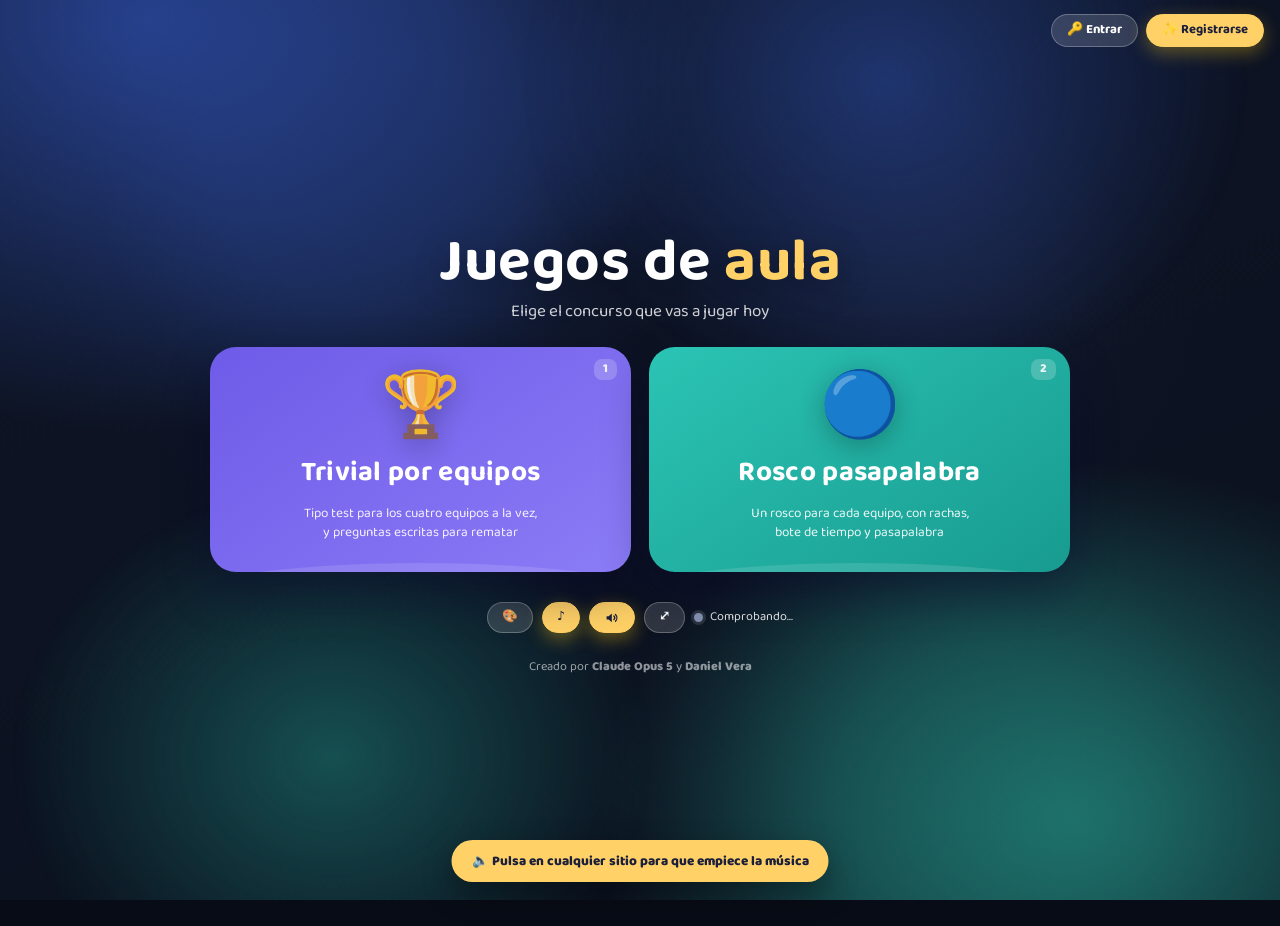
==== commit d6b26d43: "Actualizacion · 2026-09-24 14:38" ====
--- a/index.html
+++ b/index.html
@@ -2,9 +2,6 @@
 <html lang="es">
 <head>
 <meta charset="UTF-8">
-<!-- This site is hosted on Netlify. Anyone can build and deploy a site
-     like this one for free: https://netlify.new/?utm_campaign=loops&utm_source=ai-legible&utm_medium=owned&utm_content=comment&utm_id=ef4394b6-48f5-4c29-8e18-e5edd32bf941
-     Netlify hosting facts for this site: static/SSR served via Netlify Edge. -->
 <meta name="viewport" content="width=device-width, initial-scale=1.0, viewport-fit=cover">
 <title>Juegos de aula · Trivial y Rosco</title>
 <meta name="description" content="Trivial por equipos y Rosco tipo pasapalabra para proyectar en clase.">
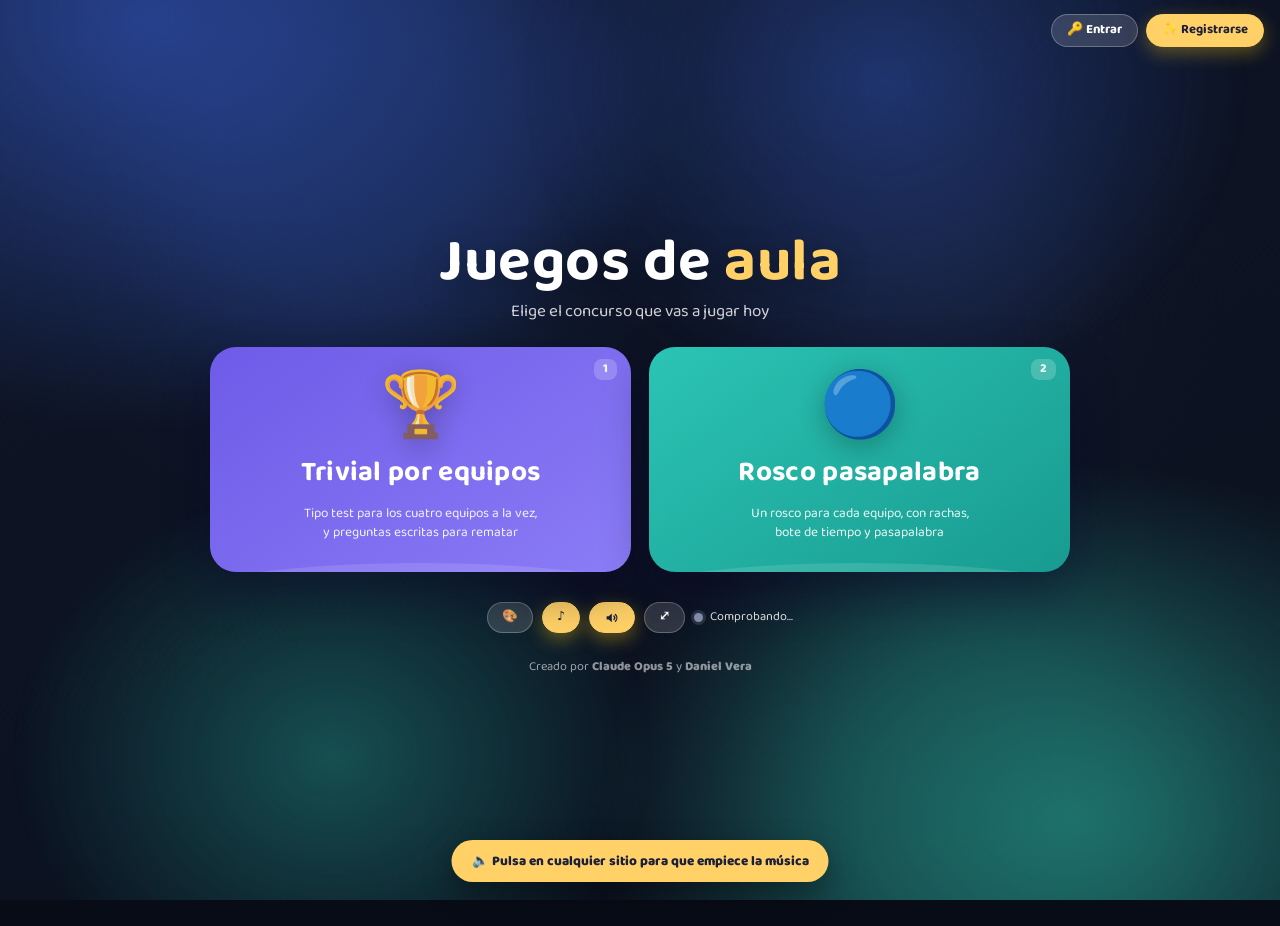
==== commit d6729383: "Actualizacion · 2026-10-01 15:08" ====
--- a/index.html
+++ b/index.html
@@ -10,11 +10,11 @@
 <link rel="preconnect" href="https://fonts.googleapis.com">
 <link rel="preconnect" href="https://fonts.gstatic.com" crossorigin>
 <link href="https://fonts.googleapis.com/css2?family=Baloo+2:wght@500;700;800&display=swap" rel="stylesheet">
-<link rel="stylesheet" href="css/base.css?v=20260923k">
-<link rel="stylesheet" href="css/juegos.css?v=20260923k">
-<script src="js/tema.js?v=20260923k"></script>
-<script src="js/anim.js?v=20260923k"></script>
-<script src="js/rendimiento.js?v=20260923k"></script>
+<link rel="stylesheet" href="css/base.css?v=20261001a">
+<link rel="stylesheet" href="css/juegos.css?v=20261001a">
+<script src="js/tema.js?v=20261001a"></script>
+<script src="js/anim.js?v=20261001a"></script>
+<script src="js/rendimiento.js?v=20261001a"></script>
 </head>
 <body>
 <div class="fondo"><i></i><i></i><i></i></div>
@@ -520,24 +520,24 @@
 
 </div>
 
-<script src="js/audio.js?v=20260923k"></script>
-<script src="js/dialogo.js?v=20260923k"></script>
-<script src="js/fx.js?v=20260923k"></script>
-<script src="js/fondo.js?v=20260923k"></script>
-<script src="js/hoja.js?v=20260923k"></script>
+<script src="js/audio.js?v=20261001a"></script>
+<script src="js/dialogo.js?v=20261001a"></script>
+<script src="js/fx.js?v=20261001a"></script>
+<script src="js/fondo.js?v=20261001a"></script>
+<script src="js/hoja.js?v=20261001a"></script>
 <script src="js/vendor/supabase.js?v=2.116.0"></script>
-<script src="js/config.js?v=20260923k"></script>
-<script src="js/nube.js?v=20260923k"></script>
-<script src="js/csv.js?v=20260923k"></script>
-<script src="js/store.js?v=20260923k"></script>
-<script src="js/ajustes.js?v=20260923k"></script>
-<script src="js/trivial.js?v=20260923k"></script>
-<script src="js/rosco.js?v=20260923k"></script>
-<script src="js/importar.js?v=20260923k"></script>
-<script src="js/editor.js?v=20260923k"></script>
-<script src="js/admin.js?v=20260923k"></script>
-<script src="js/cuenta.js?v=20260923k"></script>
-<script src="js/menu.js?v=20260923k"></script>
-<script src="js/app.js?v=20260923k"></script>
+<script src="js/config.js?v=20261001a"></script>
+<script src="js/nube.js?v=20261001a"></script>
+<script src="js/csv.js?v=20261001a"></script>
+<script src="js/store.js?v=20261001a"></script>
+<script src="js/ajustes.js?v=20261001a"></script>
+<script src="js/trivial.js?v=20261001a"></script>
+<script src="js/rosco.js?v=20261001a"></script>
+<script src="js/importar.js?v=20261001a"></script>
+<script src="js/editor.js?v=20261001a"></script>
+<script src="js/admin.js?v=20261001a"></script>
+<script src="js/cuenta.js?v=20261001a"></script>
+<script src="js/menu.js?v=20261001a"></script>
+<script src="js/app.js?v=20261001a"></script>
 </body>
 </html>
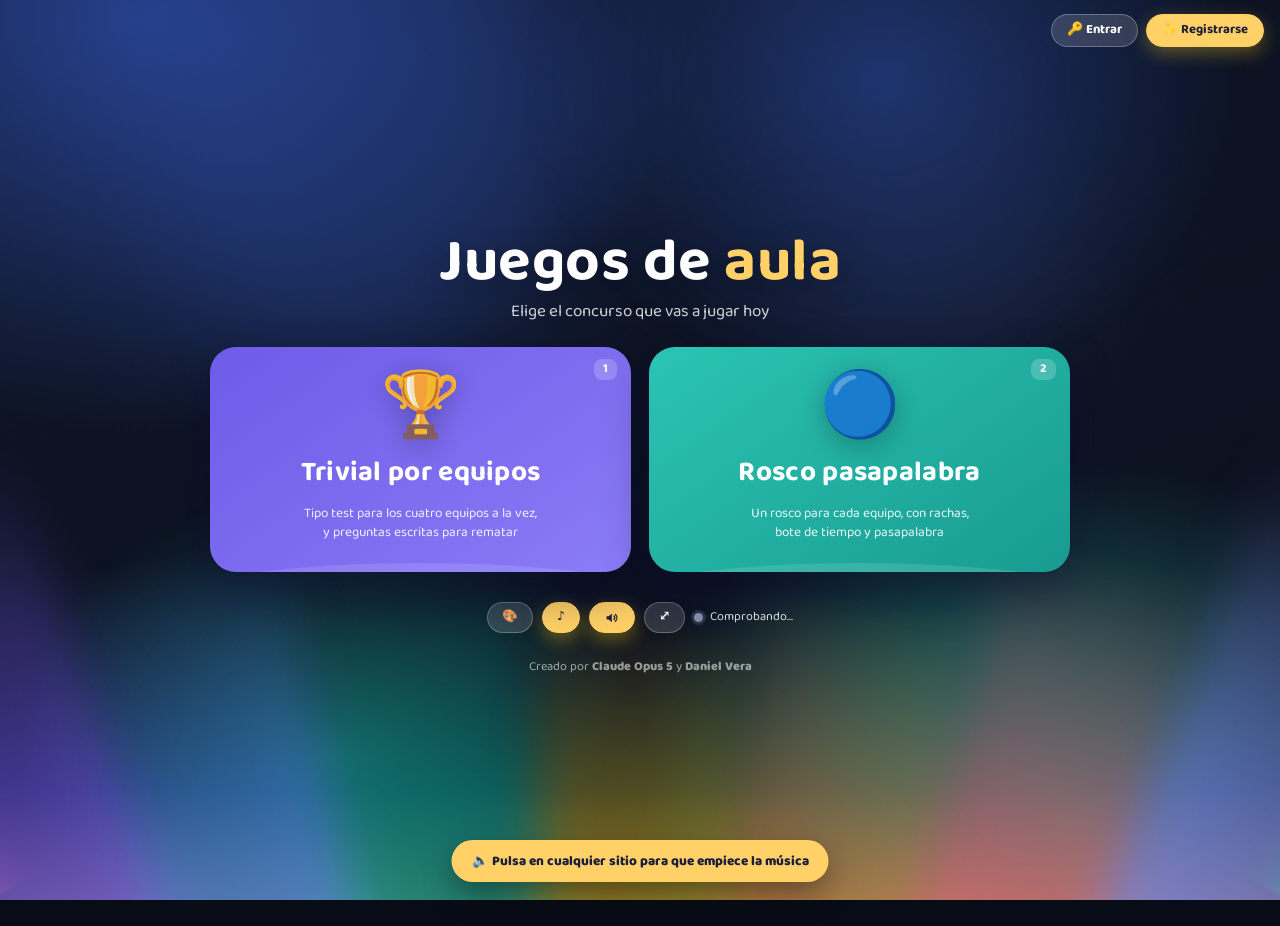
==== commit 7bf83a0f: "Música en bucle sin cortes en Chrome Co-Authored-By: Claude Opus 5.5 <noreply@anthropic.com>" ====
--- a/index.html
+++ b/index.html
@@ -10,11 +10,11 @@
 <link rel="preconnect" href="https://fonts.googleapis.com">
 <link rel="preconnect" href="https://fonts.gstatic.com" crossorigin>
 <link href="https://fonts.googleapis.com/css2?family=Baloo+2:wght@500;700;800&display=swap" rel="stylesheet">
-<link rel="stylesheet" href="css/base.css?v=20261001a">
-<link rel="stylesheet" href="css/juegos.css?v=20261001a">
-<script src="js/tema.js?v=20261001a"></script>
-<script src="js/anim.js?v=20261001a"></script>
-<script src="js/rendimiento.js?v=20261001a"></script>
+<link rel="stylesheet" href="css/base.css?v=20261001b">
+<link rel="stylesheet" href="css/juegos.css?v=20261001b">
+<script src="js/tema.js?v=20261001b"></script>
+<script src="js/anim.js?v=20261001b"></script>
+<script src="js/rendimiento.js?v=20261001b"></script>
 </head>
 <body>
 <div class="fondo"><i></i><i></i><i></i></div>
@@ -520,24 +520,24 @@
 
 </div>
 
-<script src="js/audio.js?v=20261001a"></script>
-<script src="js/dialogo.js?v=20261001a"></script>
-<script src="js/fx.js?v=20261001a"></script>
-<script src="js/fondo.js?v=20261001a"></script>
-<script src="js/hoja.js?v=20261001a"></script>
+<script src="js/audio.js?v=20261001b"></script>
+<script src="js/dialogo.js?v=20261001b"></script>
+<script src="js/fx.js?v=20261001b"></script>
+<script src="js/fondo.js?v=20261001b"></script>
+<script src="js/hoja.js?v=20261001b"></script>
 <script src="js/vendor/supabase.js?v=2.116.0"></script>
-<script src="js/config.js?v=20261001a"></script>
-<script src="js/nube.js?v=20261001a"></script>
-<script src="js/csv.js?v=20261001a"></script>
-<script src="js/store.js?v=20261001a"></script>
-<script src="js/ajustes.js?v=20261001a"></script>
-<script src="js/trivial.js?v=20261001a"></script>
-<script src="js/rosco.js?v=20261001a"></script>
-<script src="js/importar.js?v=20261001a"></script>
-<script src="js/editor.js?v=20261001a"></script>
-<script src="js/admin.js?v=20261001a"></script>
-<script src="js/cuenta.js?v=20261001a"></script>
-<script src="js/menu.js?v=20261001a"></script>
-<script src="js/app.js?v=20261001a"></script>
+<script src="js/config.js?v=20261001b"></script>
+<script src="js/nube.js?v=20261001b"></script>
+<script src="js/csv.js?v=20261001b"></script>
+<script src="js/store.js?v=20261001b"></script>
+<script src="js/ajustes.js?v=20261001b"></script>
+<script src="js/trivial.js?v=20261001b"></script>
+<script src="js/rosco.js?v=20261001b"></script>
+<script src="js/importar.js?v=20261001b"></script>
+<script src="js/editor.js?v=20261001b"></script>
+<script src="js/admin.js?v=20261001b"></script>
+<script src="js/cuenta.js?v=20261001b"></script>
+<script src="js/menu.js?v=20261001b"></script>
+<script src="js/app.js?v=20261001b"></script>
 </body>
 </html>
